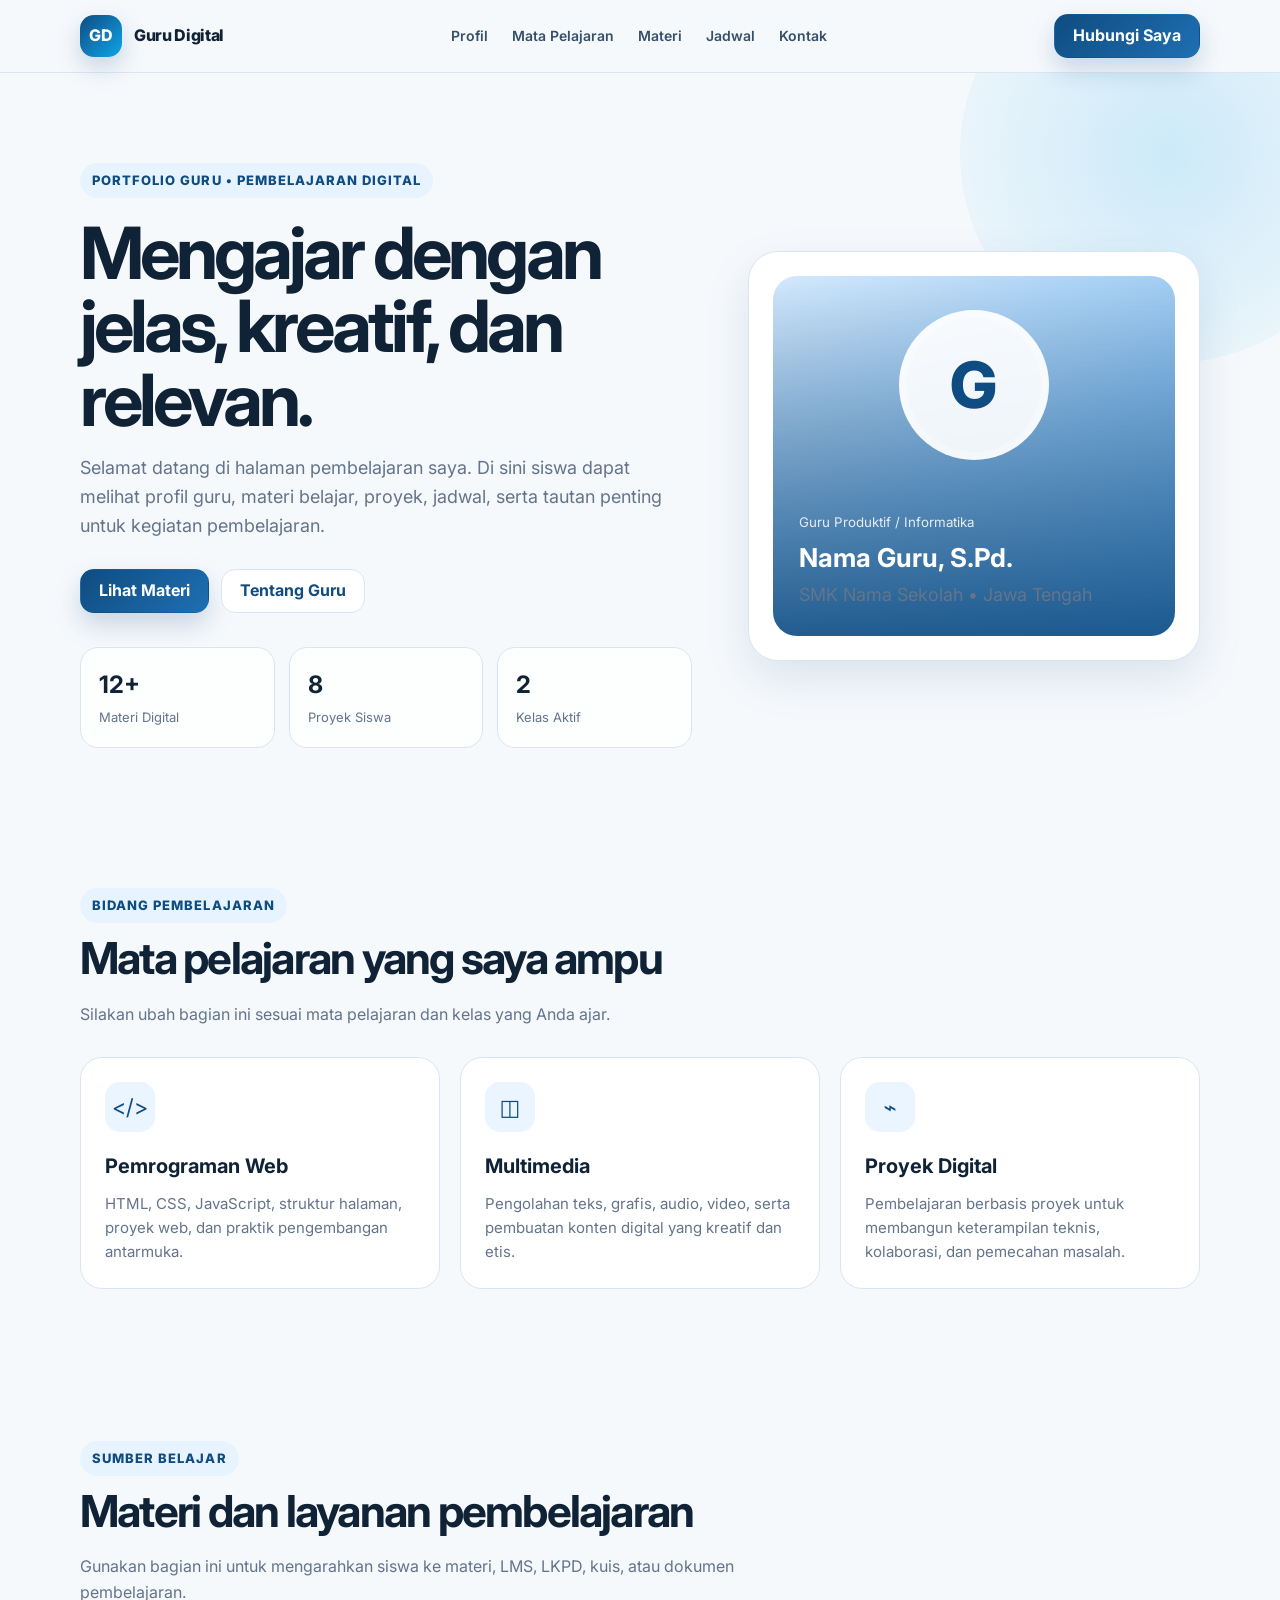
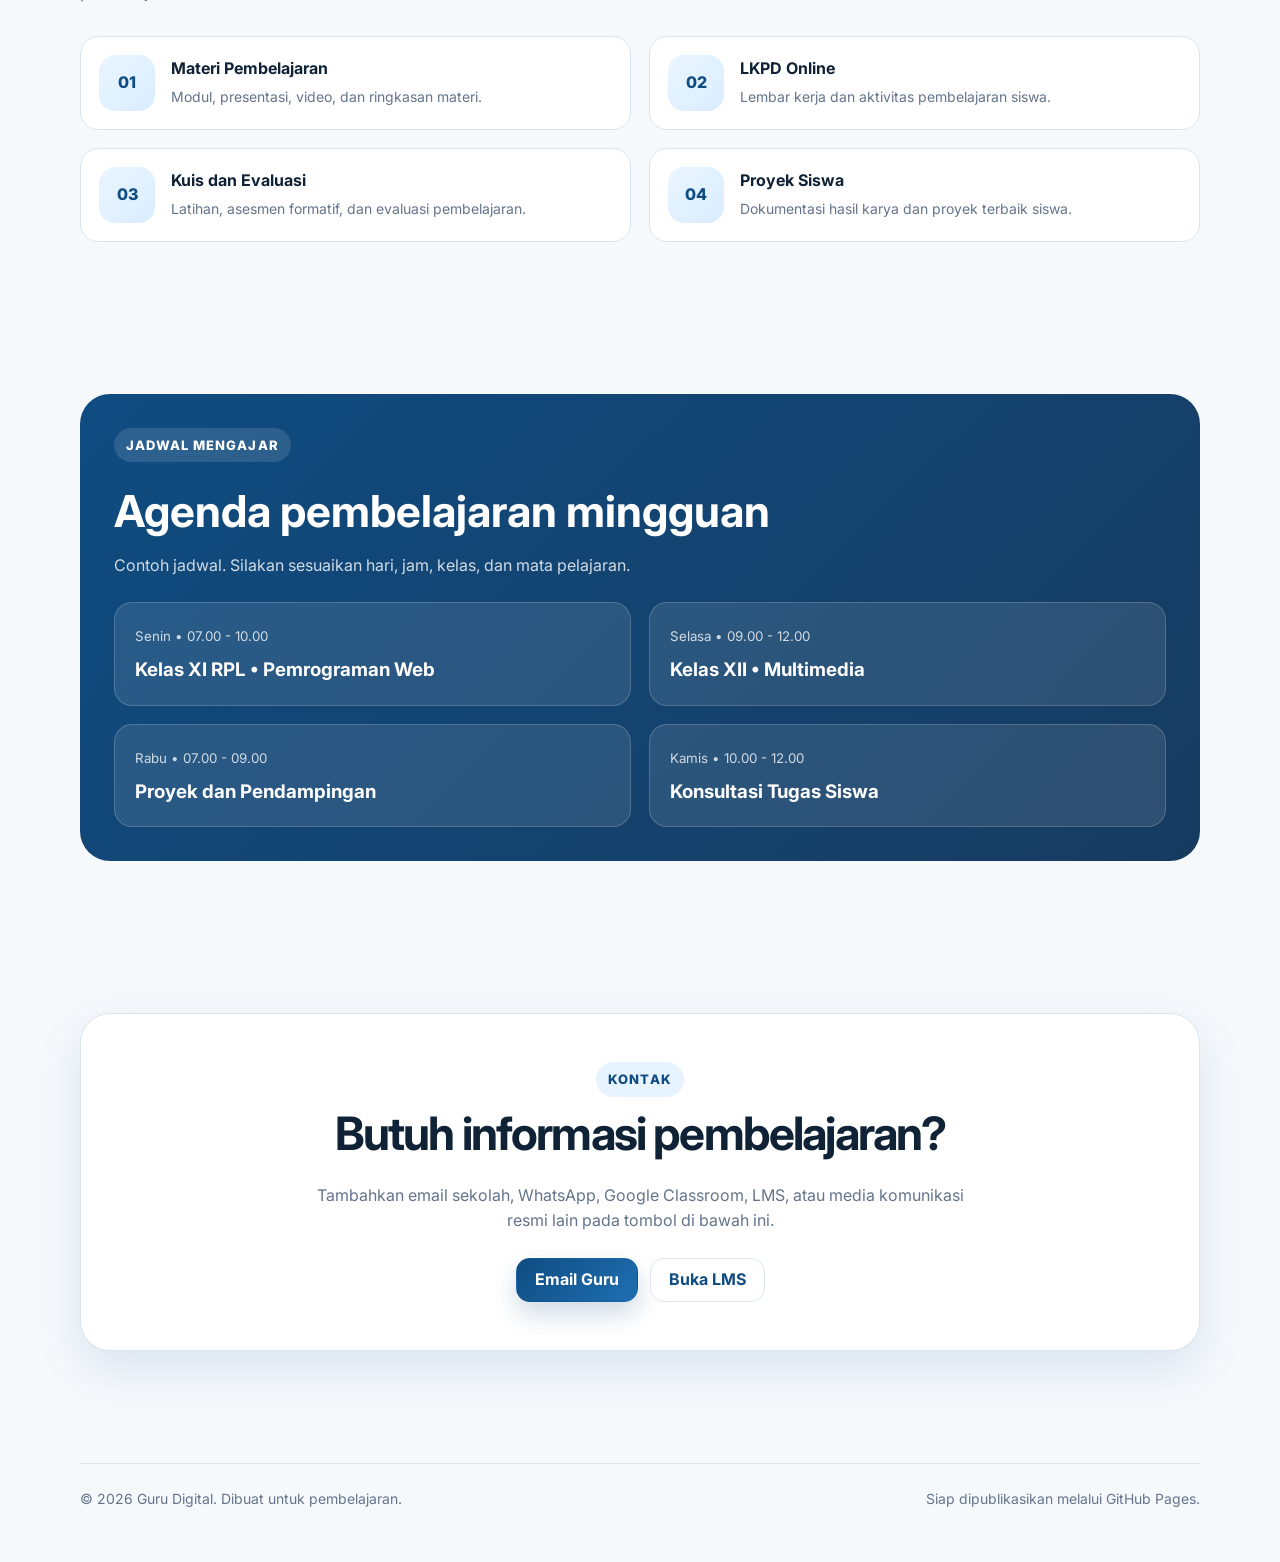
==== index.html @ 1b00ca9b "Add files via upload" ====
<!DOCTYPE html>
<html lang="id">
<head>
  <meta charset="UTF-8" />
  <meta name="viewport" content="width=device-width, initial-scale=1.0" />
  <meta name="description" content="Landing page guru untuk profil, mata pelajaran, materi, proyek siswa, dan kontak." />
  <meta name="theme-color" content="#0f4c81" />
  <title>Guru Digital | Landing Page</title>

  <link rel="preconnect" href="https://fonts.googleapis.com">
  <link rel="preconnect" href="https://fonts.gstatic.com" crossorigin>
  <link href="https://fonts.googleapis.com/css2?family=Inter:wght@400;500;600;700;800&display=swap" rel="stylesheet">

  <style>
    :root {
      --bg: #f6f9fc;
      --surface: #ffffff;
      --text: #102235;
      --muted: #64748b;
      --primary: #0f4c81;
      --primary-2: #1f6fb2;
      --accent: #0ea5e9;
      --line: #dbe5ef;
      --shadow: 0 18px 45px rgba(15, 76, 129, .12);
      --radius: 22px;
    }

    * { box-sizing: border-box; }
    html { scroll-behavior: smooth; }
    body {
      margin: 0;
      font-family: 'Inter', system-ui, sans-serif;
      background: var(--bg);
      color: var(--text);
      line-height: 1.6;
    }

    a { color: inherit; text-decoration: none; }
    img { max-width: 100%; display: block; }
    button, input, textarea { font: inherit; }

    .container {
      width: min(1120px, calc(100% - 32px));
      margin: 0 auto;
    }

    .topbar {
      position: sticky;
      top: 0;
      z-index: 100;
      backdrop-filter: blur(14px);
      background: rgba(246, 249, 252, .88);
      border-bottom: 1px solid rgba(219, 229, 239, .9);
    }

    .nav {
      min-height: 72px;
      display: flex;
      align-items: center;
      justify-content: space-between;
      gap: 20px;
    }

    .brand {
      display: flex;
      align-items: center;
      gap: 12px;
      font-weight: 800;
      letter-spacing: -.02em;
    }

    .brand-mark {
      width: 42px;
      height: 42px;
      border-radius: 14px;
      display: grid;
      place-items: center;
      color: white;
      background: linear-gradient(135deg, var(--primary), var(--accent));
      box-shadow: 0 10px 25px rgba(15, 76, 129, .22);
    }

    .nav-links {
      display: flex;
      align-items: center;
      gap: 24px;
      font-size: 14px;
      font-weight: 600;
      color: #35506a;
    }

    .nav-links a:hover { color: var(--primary); }

    .nav-actions { display: flex; gap: 10px; }

    .btn {
      display: inline-flex;
      align-items: center;
      justify-content: center;
      gap: 8px;
      min-height: 44px;
      padding: 0 18px;
      border-radius: 14px;
      border: 1px solid transparent;
      font-weight: 700;
      cursor: pointer;
      transition: .2s ease;
    }

    .btn-primary {
      background: linear-gradient(135deg, var(--primary), var(--primary-2));
      color: white;
      box-shadow: 0 12px 26px rgba(15, 76, 129, .2);
    }

    .btn-primary:hover { transform: translateY(-2px); }

    .btn-soft {
      background: white;
      border-color: var(--line);
      color: var(--primary);
    }

    .hero {
      padding: 90px 0 64px;
      overflow: hidden;
      position: relative;
    }

    .hero::before {
      content: '';
      position: absolute;
      width: 420px;
      height: 420px;
      border-radius: 50%;
      background: radial-gradient(circle, rgba(14,165,233,.18), rgba(14,165,233,0));
      top: -130px;
      right: -100px;
      pointer-events: none;
    }

    .hero-grid {
      display: grid;
      grid-template-columns: 1.15fr .85fr;
      align-items: center;
      gap: 56px;
    }

    .eyebrow {
      display: inline-flex;
      align-items: center;
      gap: 8px;
      padding: 7px 12px;
      border-radius: 999px;
      background: #e7f4ff;
      color: var(--primary);
      font-size: 13px;
      font-weight: 800;
      text-transform: uppercase;
      letter-spacing: .08em;
    }

    h1 {
      margin: 18px 0 18px;
      font-size: clamp(42px, 6vw, 72px);
      line-height: 1.02;
      letter-spacing: -.055em;
    }

    .hero p {
      margin: 0;
      max-width: 650px;
      font-size: 18px;
      color: var(--muted);
    }

    .hero-actions {
      margin-top: 28px;
      display: flex;
      flex-wrap: wrap;
      gap: 12px;
    }

    .mini-stats {
      margin-top: 34px;
      display: grid;
      grid-template-columns: repeat(3, 1fr);
      gap: 14px;
      max-width: 620px;
    }

    .stat {
      background: rgba(255,255,255,.8);
      border: 1px solid var(--line);
      border-radius: 18px;
      padding: 18px;
    }

    .stat strong { display: block; font-size: 24px; }
    .stat span { font-size: 13px; color: var(--muted); }

    .profile-card {
      background: var(--surface);
      border: 1px solid var(--line);
      border-radius: 30px;
      padding: 24px;
      box-shadow: var(--shadow);
      position: relative;
    }

    .profile-visual {
      min-height: 360px;
      border-radius: 24px;
      padding: 26px;
      display: flex;
      flex-direction: column;
      justify-content: flex-end;
      background:
        linear-gradient(180deg, rgba(15,76,129,.02), rgba(15,76,129,.88)),
        linear-gradient(135deg, #d8ecff, #7ab9ef);
      color: white;
      position: relative;
      overflow: hidden;
    }

    .avatar {
      position: absolute;
      inset: 34px auto auto 50%;
      transform: translateX(-50%);
      width: 150px;
      height: 150px;
      border-radius: 50%;
      display: grid;
      place-items: center;
      font-size: 64px;
      font-weight: 800;
      background: rgba(255,255,255,.9);
      color: var(--primary);
      border: 8px solid rgba(255,255,255,.3);
    }

    .profile-visual small { opacity: .85; }
    .profile-visual h3 { margin: 4px 0 2px; font-size: 26px; }

    section { padding: 76px 0; }

    .section-head {
      display: flex;
      justify-content: space-between;
      gap: 24px;
      align-items: end;
      margin-bottom: 30px;
    }

    .section-head h2 {
      margin: 0 0 8px;
      font-size: clamp(30px, 4vw, 44px);
      letter-spacing: -.04em;
    }

    .section-head p { margin: 0; color: var(--muted); max-width: 680px; }

    .grid-3 {
      display: grid;
      grid-template-columns: repeat(3, 1fr);
      gap: 20px;
    }

    .card {
      background: var(--surface);
      border: 1px solid var(--line);
      border-radius: var(--radius);
      padding: 24px;
      transition: .2s ease;
    }

    .card:hover {
      transform: translateY(-4px);
      box-shadow: 0 14px 34px rgba(15, 76, 129, .1);
    }

    .icon {
      width: 50px;
      height: 50px;
      border-radius: 15px;
      display: grid;
      place-items: center;
      background: #eaf5ff;
      color: var(--primary);
      margin-bottom: 18px;
      font-size: 22px;
    }

    .card h3 { margin: 0 0 10px; font-size: 20px; }
    .card p { margin: 0; color: var(--muted); font-size: 15px; }

    .resource-list {
      display: grid;
      grid-template-columns: repeat(2, 1fr);
      gap: 18px;
    }

    .resource {
      display: flex;
      gap: 16px;
      align-items: center;
      background: white;
      border: 1px solid var(--line);
      border-radius: 18px;
      padding: 18px;
    }

    .resource-badge {
      min-width: 56px;
      height: 56px;
      border-radius: 16px;
      display: grid;
      place-items: center;
      background: linear-gradient(135deg, #eaf5ff, #d9edff);
      color: var(--primary);
      font-weight: 800;
    }

    .resource strong { display: block; margin-bottom: 3px; }
    .resource span { color: var(--muted); font-size: 14px; }

    .schedule {
      background: linear-gradient(135deg, var(--primary), #173b60);
      color: white;
      border-radius: 30px;
      padding: 34px;
    }

    .schedule-grid {
      display: grid;
      grid-template-columns: 1fr 1fr;
      gap: 18px;
      margin-top: 24px;
    }

    .schedule-item {
      background: rgba(255,255,255,.1);
      border: 1px solid rgba(255,255,255,.18);
      border-radius: 18px;
      padding: 20px;
    }

    .schedule-item small { opacity: .78; }
    .schedule-item h3 { margin: 6px 0 0; }

    .cta {
      text-align: center;
      background: white;
      border: 1px solid var(--line);
      border-radius: 30px;
      padding: 48px 24px;
      box-shadow: var(--shadow);
    }

    .cta h2 { margin: 0 0 12px; font-size: clamp(30px, 4vw, 46px); letter-spacing: -.04em; }
    .cta p { margin: 0 auto 24px; max-width: 680px; color: var(--muted); }

    footer {
      padding: 36px 0 52px;
      color: var(--muted);
      font-size: 14px;
    }

    .footer-inner {
      display: flex;
      justify-content: space-between;
      align-items: center;
      gap: 20px;
      border-top: 1px solid var(--line);
      padding-top: 24px;
    }

    .menu-btn { display: none; }

    @media (max-width: 900px) {
      .hero-grid, .grid-3, .schedule-grid { grid-template-columns: 1fr; }
      .hero { padding-top: 60px; }
      .profile-card { max-width: 560px; }
      .nav-links {
        position: absolute;
        left: 16px;
        right: 16px;
        top: 76px;
        display: none;
        flex-direction: column;
        align-items: stretch;
        gap: 0;
        background: white;
        border: 1px solid var(--line);
        border-radius: 18px;
        box-shadow: var(--shadow);
        padding: 10px;
      }
      .nav-links.open { display: flex; }
      .nav-links a { padding: 12px; }
      .menu-btn { display: inline-flex; }
      .nav-actions .btn-primary { display: none; }
    }

    @media (max-width: 640px) {
      .mini-stats, .resource-list { grid-template-columns: 1fr; }
      .section-head, .footer-inner { flex-direction: column; align-items: flex-start; }
      .hero-actions { flex-direction: column; }
      .hero-actions .btn { width: 100%; }
      h1 { font-size: 44px; }
    }
  </style>
</head>
<body>
  <header class="topbar">
    <div class="container nav">
      <a class="brand" href="#beranda">
        <span class="brand-mark">GD</span>
        <span>Guru Digital</span>
      </a>

      <nav class="nav-links" id="navLinks">
        <a href="#profil">Profil</a>
        <a href="#mapel">Mata Pelajaran</a>
        <a href="#materi">Materi</a>
        <a href="#jadwal">Jadwal</a>
        <a href="#kontak">Kontak</a>
      </nav>

      <div class="nav-actions">
        <button class="btn btn-soft menu-btn" id="menuBtn" aria-label="Buka menu">☰</button>
        <a class="btn btn-primary" href="#kontak">Hubungi Saya</a>
      </div>
    </div>
  </header>

  <main>
    <section class="hero" id="beranda">
      <div class="container hero-grid">
        <div>
          <span class="eyebrow">Portfolio Guru • Pembelajaran Digital</span>
          <h1>Mengajar dengan jelas, kreatif, dan relevan.</h1>
          <p>
            Selamat datang di halaman pembelajaran saya. Di sini siswa dapat melihat profil guru,
            materi belajar, proyek, jadwal, serta tautan penting untuk kegiatan pembelajaran.
          </p>

          <div class="hero-actions">
            <a class="btn btn-primary" href="#materi">Lihat Materi</a>
            <a class="btn btn-soft" href="#profil">Tentang Guru</a>
          </div>

          <div class="mini-stats">
            <div class="stat"><strong>12+</strong><span>Materi Digital</span></div>
            <div class="stat"><strong>8</strong><span>Proyek Siswa</span></div>
            <div class="stat"><strong>2</strong><span>Kelas Aktif</span></div>
          </div>
        </div>

        <div class="profile-card" id="profil">
          <div class="profile-visual">
            <div class="avatar">G</div>
            <small>Guru Produktif / Informatika</small>
            <h3>Nama Guru, S.Pd.</h3>
            <p>SMK Nama Sekolah • Jawa Tengah</p>
          </div>
        </div>
      </div>
    </section>

    <section id="mapel">
      <div class="container">
        <div class="section-head">
          <div>
            <span class="eyebrow">Bidang Pembelajaran</span>
            <h2>Mata pelajaran yang saya ampu</h2>
            <p>Silakan ubah bagian ini sesuai mata pelajaran dan kelas yang Anda ajar.</p>
          </div>
        </div>

        <div class="grid-3">
          <article class="card">
            <div class="icon">&lt;/&gt;</div>
            <h3>Pemrograman Web</h3>
            <p>HTML, CSS, JavaScript, struktur halaman, proyek web, dan praktik pengembangan antarmuka.</p>
          </article>
          <article class="card">
            <div class="icon">◫</div>
            <h3>Multimedia</h3>
            <p>Pengolahan teks, grafis, audio, video, serta pembuatan konten digital yang kreatif dan etis.</p>
          </article>
          <article class="card">
            <div class="icon">⌁</div>
            <h3>Proyek Digital</h3>
            <p>Pembelajaran berbasis proyek untuk membangun keterampilan teknis, kolaborasi, dan pemecahan masalah.</p>
          </article>
        </div>
      </div>
    </section>

    <section id="materi">
      <div class="container">
        <div class="section-head">
          <div>
            <span class="eyebrow">Sumber Belajar</span>
            <h2>Materi dan layanan pembelajaran</h2>
            <p>Gunakan bagian ini untuk mengarahkan siswa ke materi, LMS, LKPD, kuis, atau dokumen pembelajaran.</p>
          </div>
        </div>

        <div class="resource-list">
          <a class="resource" href="#" target="_blank" rel="noopener">
            <div class="resource-badge">01</div>
            <div><strong>Materi Pembelajaran</strong><span>Modul, presentasi, video, dan ringkasan materi.</span></div>
          </a>
          <a class="resource" href="#" target="_blank" rel="noopener">
            <div class="resource-badge">02</div>
            <div><strong>LKPD Online</strong><span>Lembar kerja dan aktivitas pembelajaran siswa.</span></div>
          </a>
          <a class="resource" href="#" target="_blank" rel="noopener">
            <div class="resource-badge">03</div>
            <div><strong>Kuis dan Evaluasi</strong><span>Latihan, asesmen formatif, dan evaluasi pembelajaran.</span></div>
          </a>
          <a class="resource" href="#" target="_blank" rel="noopener">
            <div class="resource-badge">04</div>
            <div><strong>Proyek Siswa</strong><span>Dokumentasi hasil karya dan proyek terbaik siswa.</span></div>
          </a>
        </div>
      </div>
    </section>

    <section id="jadwal">
      <div class="container">
        <div class="schedule">
          <span class="eyebrow" style="background:rgba(255,255,255,.12); color:white;">Jadwal Mengajar</span>
          <h2 style="font-size:clamp(30px,4vw,44px); margin:14px 0 6px;">Agenda pembelajaran mingguan</h2>
          <p style="margin:0; opacity:.8;">Contoh jadwal. Silakan sesuaikan hari, jam, kelas, dan mata pelajaran.</p>

          <div class="schedule-grid">
            <div class="schedule-item">
              <small>Senin • 07.00 - 10.00</small>
              <h3>Kelas XI RPL • Pemrograman Web</h3>
            </div>
            <div class="schedule-item">
              <small>Selasa • 09.00 - 12.00</small>
              <h3>Kelas XII • Multimedia</h3>
            </div>
            <div class="schedule-item">
              <small>Rabu • 07.00 - 09.00</small>
              <h3>Proyek dan Pendampingan</h3>
            </div>
            <div class="schedule-item">
              <small>Kamis • 10.00 - 12.00</small>
              <h3>Konsultasi Tugas Siswa</h3>
            </div>
          </div>
        </div>
      </div>
    </section>

    <section id="kontak">
      <div class="container">
        <div class="cta">
          <span class="eyebrow">Kontak</span>
          <h2>Butuh informasi pembelajaran?</h2>
          <p>Tambahkan email sekolah, WhatsApp, Google Classroom, LMS, atau media komunikasi resmi lain pada tombol di bawah ini.</p>
          <div class="hero-actions" style="justify-content:center; margin-top:0;">
            <a class="btn btn-primary" href="mailto:guru@sekolah.sch.id">Email Guru</a>
            <a class="btn btn-soft" href="#">Buka LMS</a>
          </div>
        </div>
      </div>
    </section>
  </main>

  <footer>
    <div class="container footer-inner">
      <span>© <span id="year"></span> Guru Digital. Dibuat untuk pembelajaran.</span>
      <span>Siap dipublikasikan melalui GitHub Pages.</span>
    </div>
  </footer>

  <script>
    const menuBtn = document.getElementById('menuBtn');
    const navLinks = document.getElementById('navLinks');
    menuBtn?.addEventListener('click', () => navLinks.classList.toggle('open'));
    document.querySelectorAll('.nav-links a').forEach(link => {
      link.addEventListener('click', () => navLinks.classList.remove('open'));
    });
    document.getElementById('year').textContent = new Date().getFullYear();
  </script>
</body>
</html>
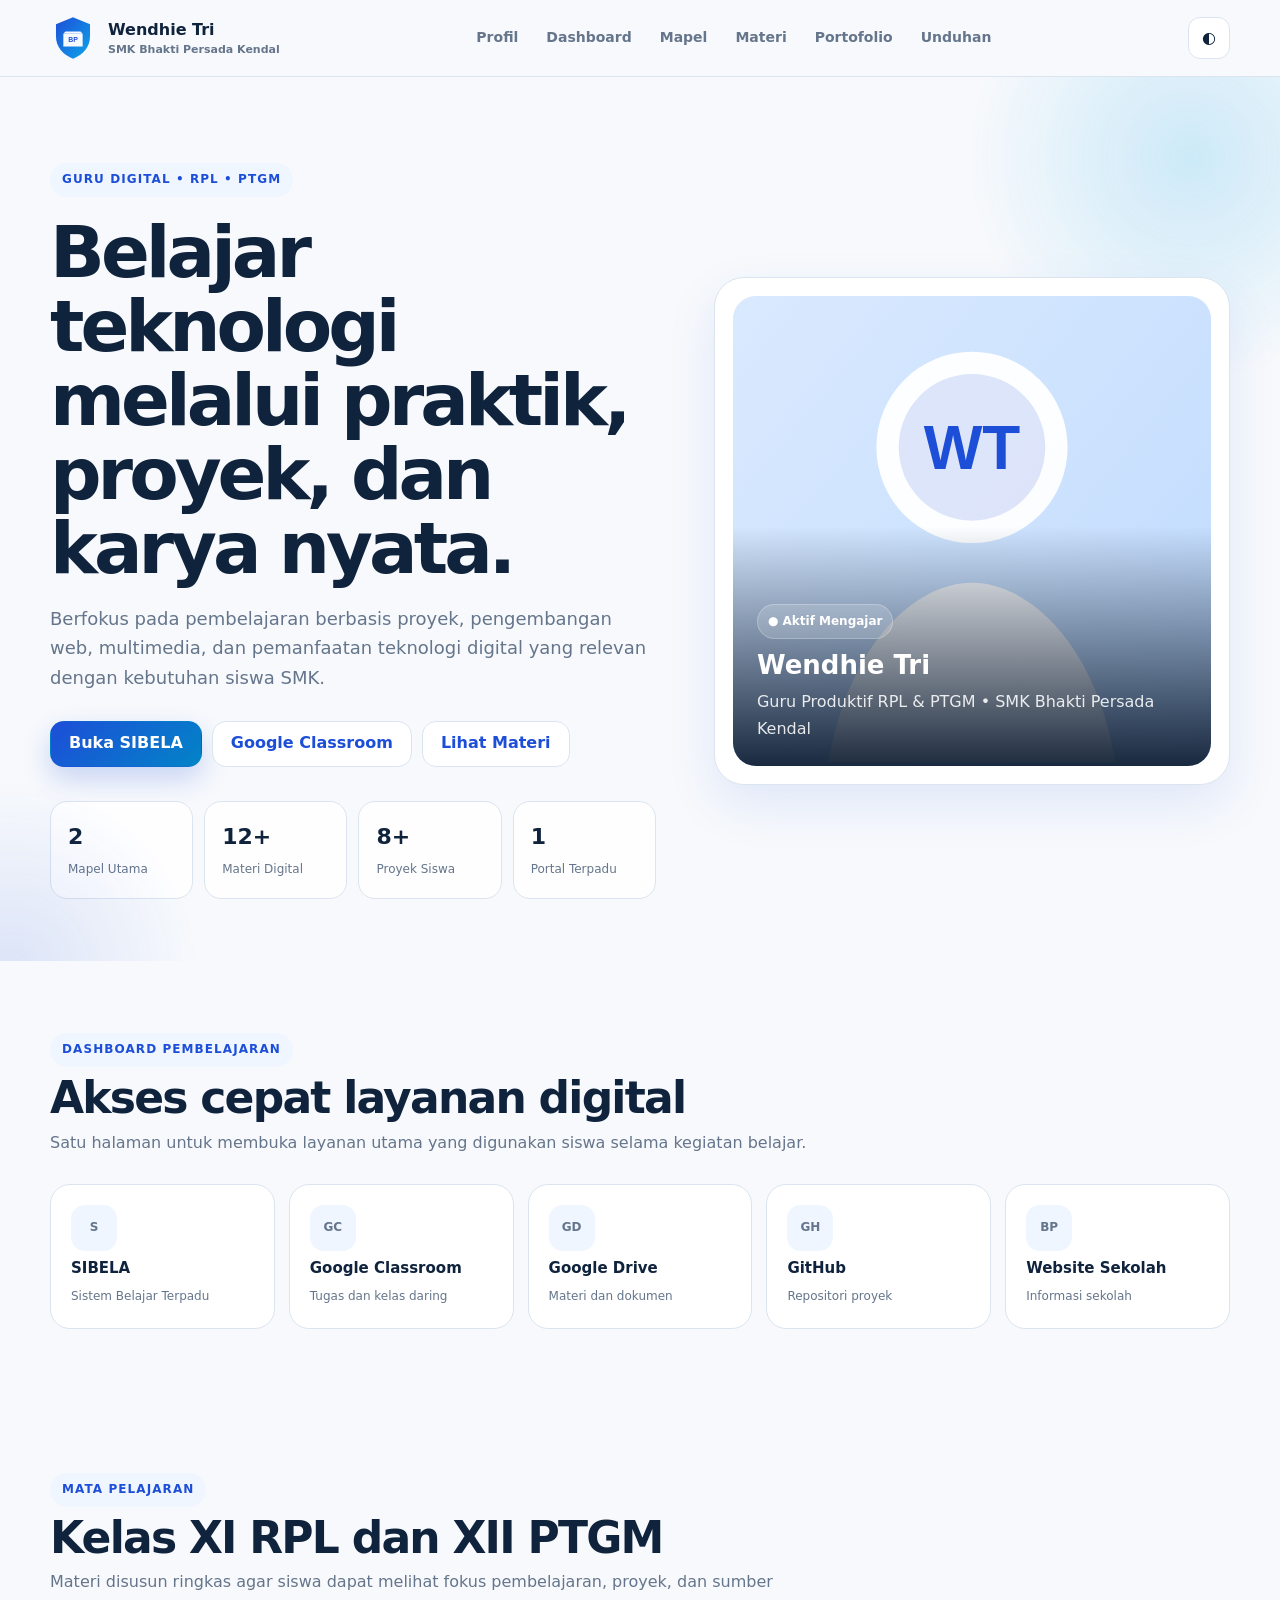
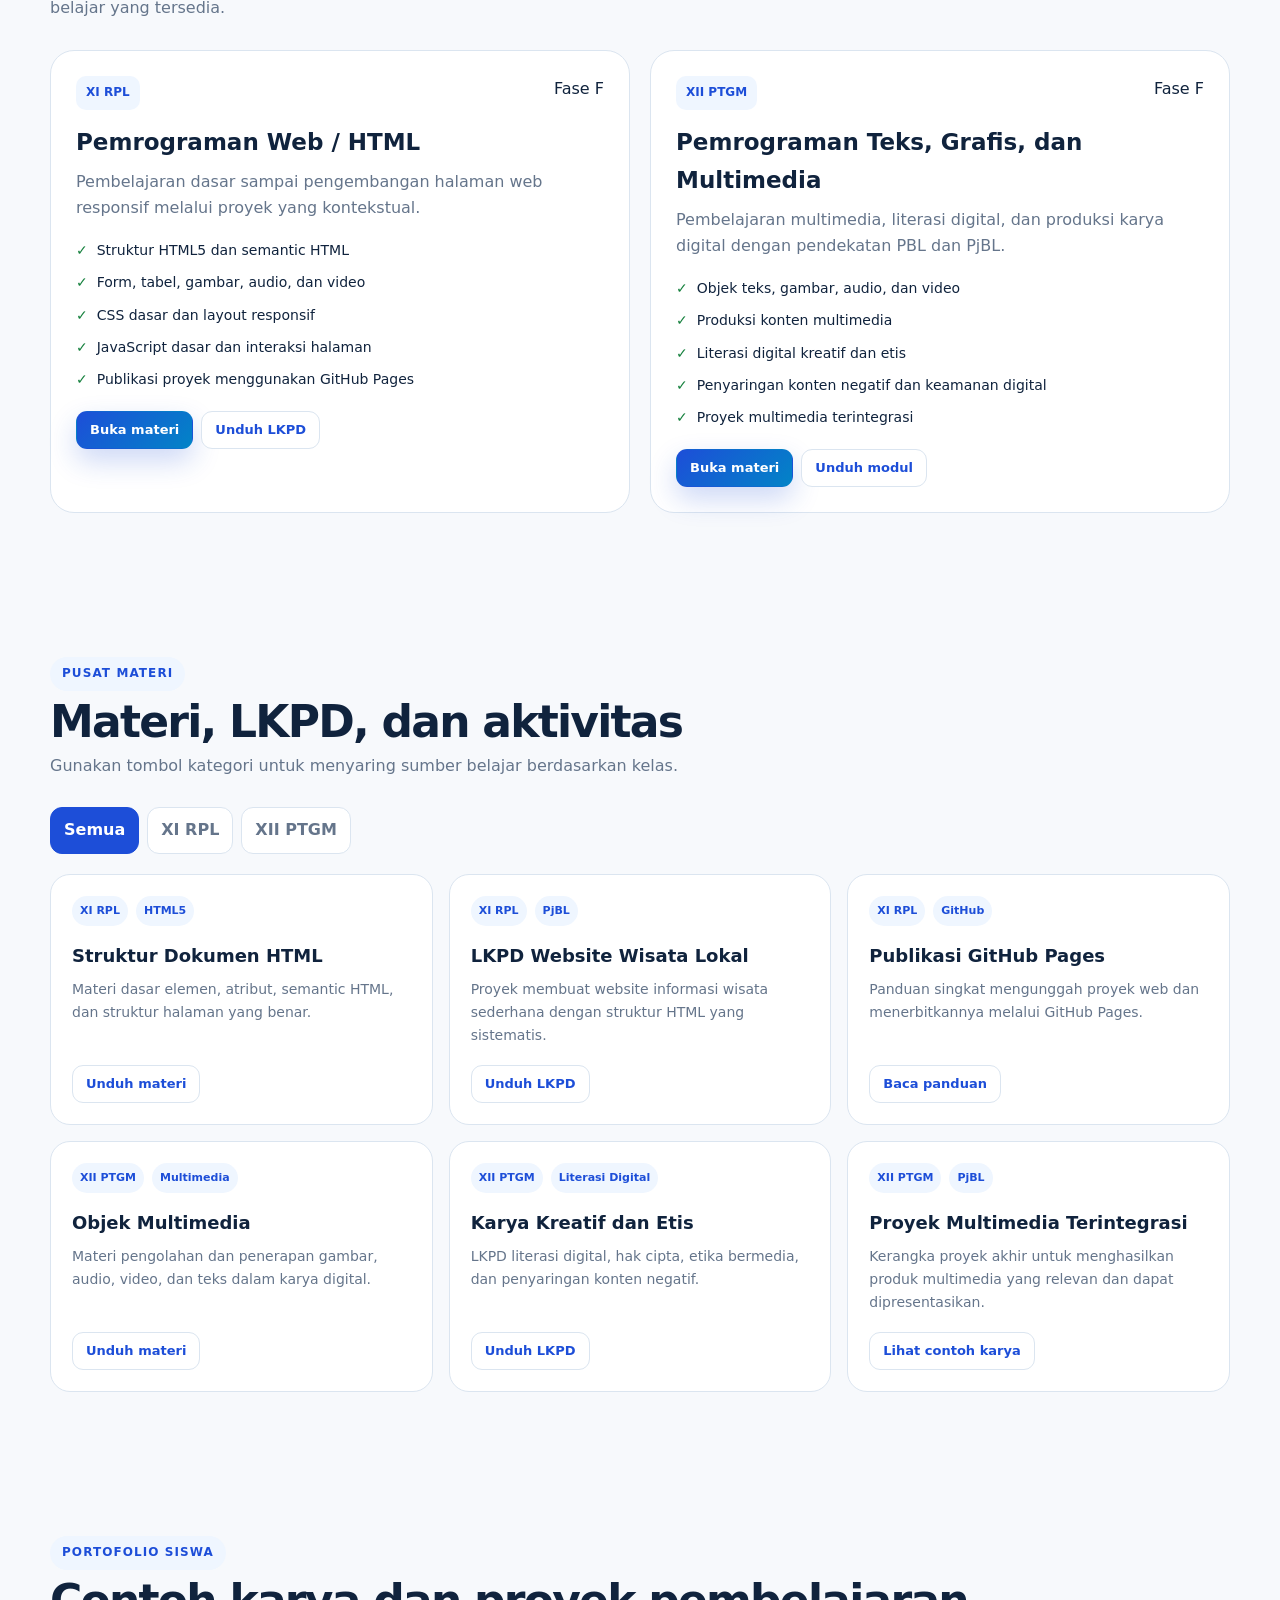
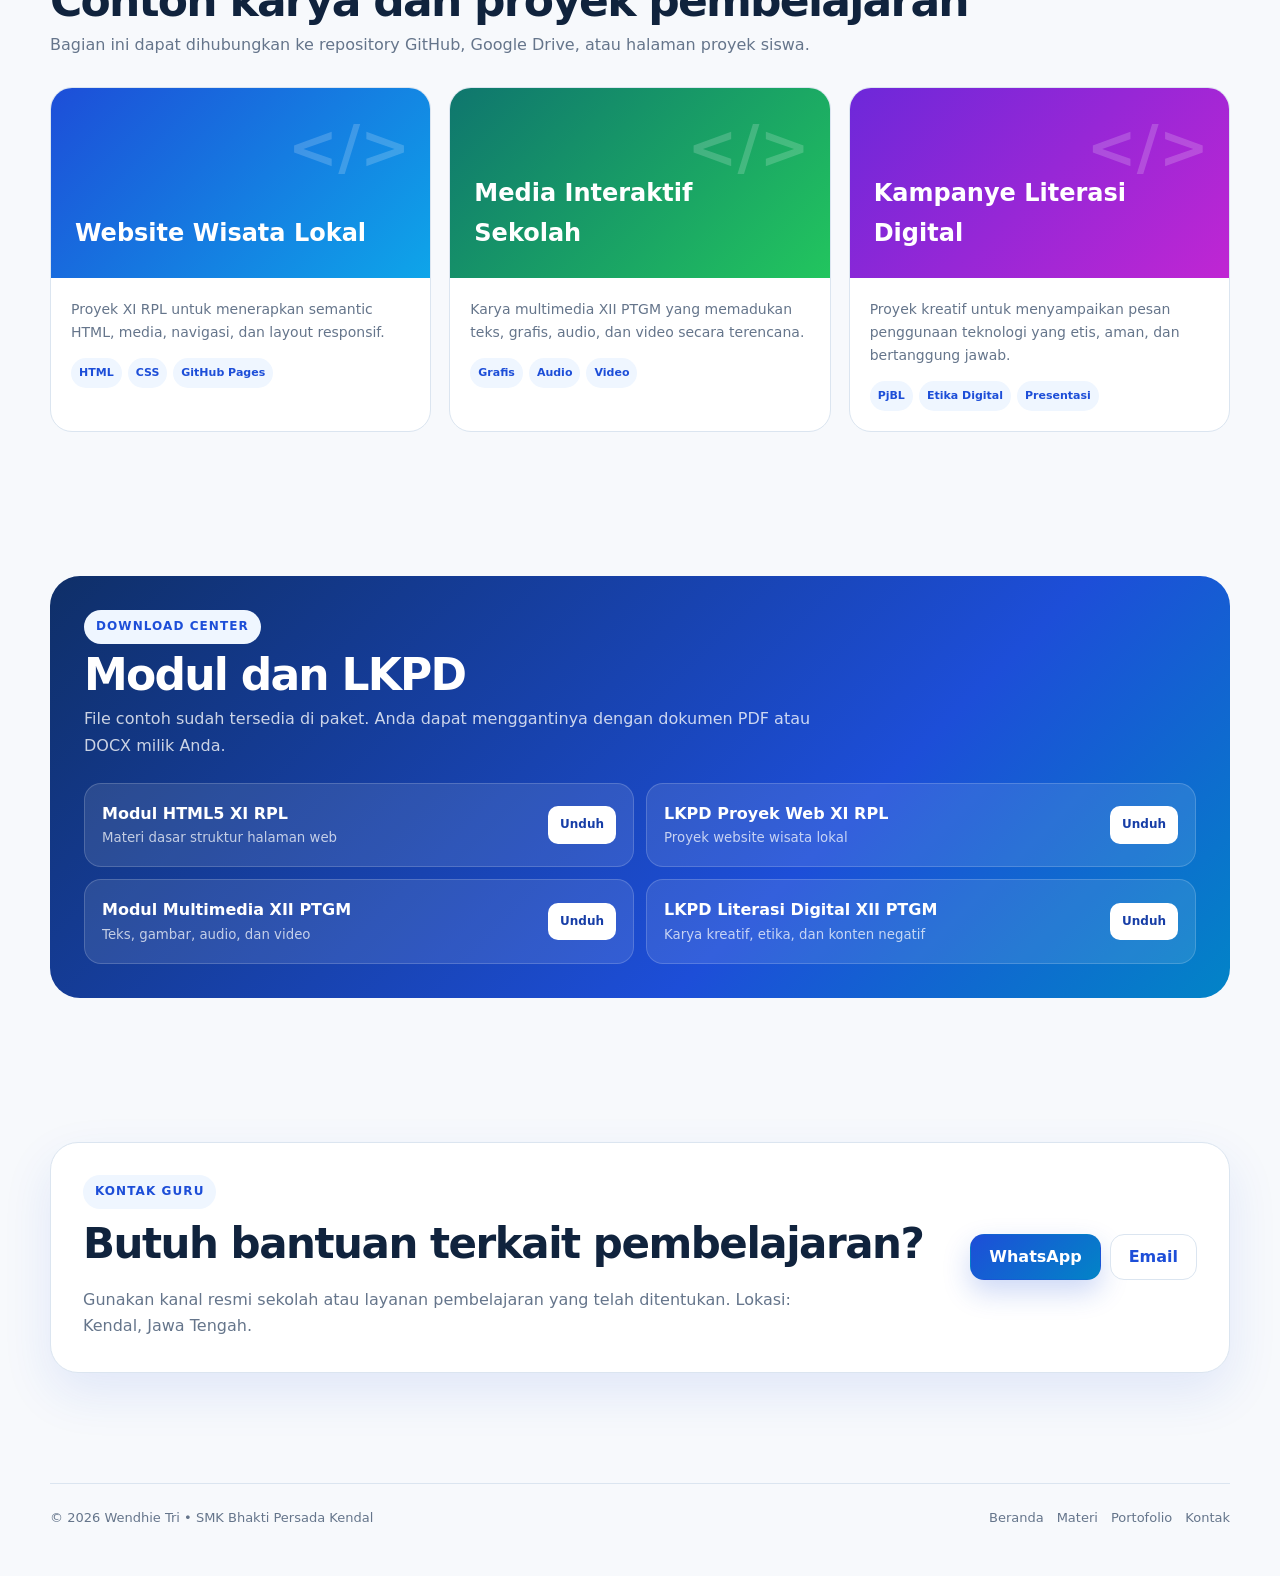
==== commit 16600c54: "Add files via upload" ====
--- a/index.html
+++ b/index.html
@@ -1,593 +1,206 @@
-<!DOCTYPE html>
+<!doctype html>
 <html lang="id">
 <head>
-  <meta charset="UTF-8" />
-  <meta name="viewport" content="width=device-width, initial-scale=1.0" />
-  <meta name="description" content="Landing page guru untuk profil, mata pelajaran, materi, proyek siswa, dan kontak." />
-  <meta name="theme-color" content="#0f4c81" />
-  <title>Guru Digital | Landing Page</title>
-
-  <link rel="preconnect" href="https://fonts.googleapis.com">
-  <link rel="preconnect" href="https://fonts.gstatic.com" crossorigin>
-  <link href="https://fonts.googleapis.com/css2?family=Inter:wght@400;500;600;700;800&display=swap" rel="stylesheet">
-
-  <style>
-    :root {
-      --bg: #f6f9fc;
-      --surface: #ffffff;
-      --text: #102235;
-      --muted: #64748b;
-      --primary: #0f4c81;
-      --primary-2: #1f6fb2;
-      --accent: #0ea5e9;
-      --line: #dbe5ef;
-      --shadow: 0 18px 45px rgba(15, 76, 129, .12);
-      --radius: 22px;
-    }
-
-    * { box-sizing: border-box; }
-    html { scroll-behavior: smooth; }
-    body {
-      margin: 0;
-      font-family: 'Inter', system-ui, sans-serif;
-      background: var(--bg);
-      color: var(--text);
-      line-height: 1.6;
-    }
-
-    a { color: inherit; text-decoration: none; }
-    img { max-width: 100%; display: block; }
-    button, input, textarea { font: inherit; }
-
-    .container {
-      width: min(1120px, calc(100% - 32px));
-      margin: 0 auto;
-    }
-
-    .topbar {
-      position: sticky;
-      top: 0;
-      z-index: 100;
-      backdrop-filter: blur(14px);
-      background: rgba(246, 249, 252, .88);
-      border-bottom: 1px solid rgba(219, 229, 239, .9);
-    }
-
-    .nav {
-      min-height: 72px;
-      display: flex;
-      align-items: center;
-      justify-content: space-between;
-      gap: 20px;
-    }
-
-    .brand {
-      display: flex;
-      align-items: center;
-      gap: 12px;
-      font-weight: 800;
-      letter-spacing: -.02em;
-    }
-
-    .brand-mark {
-      width: 42px;
-      height: 42px;
-      border-radius: 14px;
-      display: grid;
-      place-items: center;
-      color: white;
-      background: linear-gradient(135deg, var(--primary), var(--accent));
-      box-shadow: 0 10px 25px rgba(15, 76, 129, .22);
-    }
-
-    .nav-links {
-      display: flex;
-      align-items: center;
-      gap: 24px;
-      font-size: 14px;
-      font-weight: 600;
-      color: #35506a;
-    }
-
-    .nav-links a:hover { color: var(--primary); }
-
-    .nav-actions { display: flex; gap: 10px; }
-
-    .btn {
-      display: inline-flex;
-      align-items: center;
-      justify-content: center;
-      gap: 8px;
-      min-height: 44px;
-      padding: 0 18px;
-      border-radius: 14px;
-      border: 1px solid transparent;
-      font-weight: 700;
-      cursor: pointer;
-      transition: .2s ease;
-    }
-
-    .btn-primary {
-      background: linear-gradient(135deg, var(--primary), var(--primary-2));
-      color: white;
-      box-shadow: 0 12px 26px rgba(15, 76, 129, .2);
-    }
-
-    .btn-primary:hover { transform: translateY(-2px); }
-
-    .btn-soft {
-      background: white;
-      border-color: var(--line);
-      color: var(--primary);
-    }
-
-    .hero {
-      padding: 90px 0 64px;
-      overflow: hidden;
-      position: relative;
-    }
-
-    .hero::before {
-      content: '';
-      position: absolute;
-      width: 420px;
-      height: 420px;
-      border-radius: 50%;
-      background: radial-gradient(circle, rgba(14,165,233,.18), rgba(14,165,233,0));
-      top: -130px;
-      right: -100px;
-      pointer-events: none;
-    }
-
-    .hero-grid {
-      display: grid;
-      grid-template-columns: 1.15fr .85fr;
-      align-items: center;
-      gap: 56px;
-    }
-
-    .eyebrow {
-      display: inline-flex;
-      align-items: center;
-      gap: 8px;
-      padding: 7px 12px;
-      border-radius: 999px;
-      background: #e7f4ff;
-      color: var(--primary);
-      font-size: 13px;
-      font-weight: 800;
-      text-transform: uppercase;
-      letter-spacing: .08em;
-    }
-
-    h1 {
-      margin: 18px 0 18px;
-      font-size: clamp(42px, 6vw, 72px);
-      line-height: 1.02;
-      letter-spacing: -.055em;
-    }
-
-    .hero p {
-      margin: 0;
-      max-width: 650px;
-      font-size: 18px;
-      color: var(--muted);
-    }
-
-    .hero-actions {
-      margin-top: 28px;
-      display: flex;
-      flex-wrap: wrap;
-      gap: 12px;
-    }
-
-    .mini-stats {
-      margin-top: 34px;
-      display: grid;
-      grid-template-columns: repeat(3, 1fr);
-      gap: 14px;
-      max-width: 620px;
-    }
-
-    .stat {
-      background: rgba(255,255,255,.8);
-      border: 1px solid var(--line);
-      border-radius: 18px;
-      padding: 18px;
-    }
-
-    .stat strong { display: block; font-size: 24px; }
-    .stat span { font-size: 13px; color: var(--muted); }
-
-    .profile-card {
-      background: var(--surface);
-      border: 1px solid var(--line);
-      border-radius: 30px;
-      padding: 24px;
-      box-shadow: var(--shadow);
-      position: relative;
-    }
-
-    .profile-visual {
-      min-height: 360px;
-      border-radius: 24px;
-      padding: 26px;
-      display: flex;
-      flex-direction: column;
-      justify-content: flex-end;
-      background:
-        linear-gradient(180deg, rgba(15,76,129,.02), rgba(15,76,129,.88)),
-        linear-gradient(135deg, #d8ecff, #7ab9ef);
-      color: white;
-      position: relative;
-      overflow: hidden;
-    }
-
-    .avatar {
-      position: absolute;
-      inset: 34px auto auto 50%;
-      transform: translateX(-50%);
-      width: 150px;
-      height: 150px;
-      border-radius: 50%;
-      display: grid;
-      place-items: center;
-      font-size: 64px;
-      font-weight: 800;
-      background: rgba(255,255,255,.9);
-      color: var(--primary);
-      border: 8px solid rgba(255,255,255,.3);
-    }
-
-    .profile-visual small { opacity: .85; }
-    .profile-visual h3 { margin: 4px 0 2px; font-size: 26px; }
-
-    section { padding: 76px 0; }
-
-    .section-head {
-      display: flex;
-      justify-content: space-between;
-      gap: 24px;
-      align-items: end;
-      margin-bottom: 30px;
-    }
-
-    .section-head h2 {
-      margin: 0 0 8px;
-      font-size: clamp(30px, 4vw, 44px);
-      letter-spacing: -.04em;
-    }
-
-    .section-head p { margin: 0; color: var(--muted); max-width: 680px; }
-
-    .grid-3 {
-      display: grid;
-      grid-template-columns: repeat(3, 1fr);
-      gap: 20px;
-    }
-
-    .card {
-      background: var(--surface);
-      border: 1px solid var(--line);
-      border-radius: var(--radius);
-      padding: 24px;
-      transition: .2s ease;
-    }
-
-    .card:hover {
-      transform: translateY(-4px);
-      box-shadow: 0 14px 34px rgba(15, 76, 129, .1);
-    }
-
-    .icon {
-      width: 50px;
-      height: 50px;
-      border-radius: 15px;
-      display: grid;
-      place-items: center;
-      background: #eaf5ff;
-      color: var(--primary);
-      margin-bottom: 18px;
-      font-size: 22px;
-    }
-
-    .card h3 { margin: 0 0 10px; font-size: 20px; }
-    .card p { margin: 0; color: var(--muted); font-size: 15px; }
-
-    .resource-list {
-      display: grid;
-      grid-template-columns: repeat(2, 1fr);
-      gap: 18px;
-    }
-
-    .resource {
-      display: flex;
-      gap: 16px;
-      align-items: center;
-      background: white;
-      border: 1px solid var(--line);
-      border-radius: 18px;
-      padding: 18px;
-    }
-
-    .resource-badge {
-      min-width: 56px;
-      height: 56px;
-      border-radius: 16px;
-      display: grid;
-      place-items: center;
-      background: linear-gradient(135deg, #eaf5ff, #d9edff);
-      color: var(--primary);
-      font-weight: 800;
-    }
-
-    .resource strong { display: block; margin-bottom: 3px; }
-    .resource span { color: var(--muted); font-size: 14px; }
-
-    .schedule {
-      background: linear-gradient(135deg, var(--primary), #173b60);
-      color: white;
-      border-radius: 30px;
-      padding: 34px;
-    }
-
-    .schedule-grid {
-      display: grid;
-      grid-template-columns: 1fr 1fr;
-      gap: 18px;
-      margin-top: 24px;
-    }
-
-    .schedule-item {
-      background: rgba(255,255,255,.1);
-      border: 1px solid rgba(255,255,255,.18);
-      border-radius: 18px;
-      padding: 20px;
-    }
-
-    .schedule-item small { opacity: .78; }
-    .schedule-item h3 { margin: 6px 0 0; }
-
-    .cta {
-      text-align: center;
-      background: white;
-      border: 1px solid var(--line);
-      border-radius: 30px;
-      padding: 48px 24px;
-      box-shadow: var(--shadow);
-    }
-
-    .cta h2 { margin: 0 0 12px; font-size: clamp(30px, 4vw, 46px); letter-spacing: -.04em; }
-    .cta p { margin: 0 auto 24px; max-width: 680px; color: var(--muted); }
-
-    footer {
-      padding: 36px 0 52px;
-      color: var(--muted);
-      font-size: 14px;
-    }
-
-    .footer-inner {
-      display: flex;
-      justify-content: space-between;
-      align-items: center;
-      gap: 20px;
-      border-top: 1px solid var(--line);
-      padding-top: 24px;
-    }
-
-    .menu-btn { display: none; }
-
-    @media (max-width: 900px) {
-      .hero-grid, .grid-3, .schedule-grid { grid-template-columns: 1fr; }
-      .hero { padding-top: 60px; }
-      .profile-card { max-width: 560px; }
-      .nav-links {
-        position: absolute;
-        left: 16px;
-        right: 16px;
-        top: 76px;
-        display: none;
-        flex-direction: column;
-        align-items: stretch;
-        gap: 0;
-        background: white;
-        border: 1px solid var(--line);
-        border-radius: 18px;
-        box-shadow: var(--shadow);
-        padding: 10px;
-      }
-      .nav-links.open { display: flex; }
-      .nav-links a { padding: 12px; }
-      .menu-btn { display: inline-flex; }
-      .nav-actions .btn-primary { display: none; }
-    }
-
-    @media (max-width: 640px) {
-      .mini-stats, .resource-list { grid-template-columns: 1fr; }
-      .section-head, .footer-inner { flex-direction: column; align-items: flex-start; }
-      .hero-actions { flex-direction: column; }
-      .hero-actions .btn { width: 100%; }
-      h1 { font-size: 44px; }
-    }
-  </style>
+  <meta charset="utf-8">
+  <meta name="viewport" content="width=device-width,initial-scale=1">
+  <meta name="description" content="Website personal guru SMK untuk profil, SIBELA, Google Classroom, materi XI RPL dan XII PTGM, portofolio siswa, serta unduhan modul dan LKPD.">
+  <meta name="theme-color" content="#1d4ed8">
+  <title>Website Personal Guru | SMK Bhakti Persada Kendal</title>
+  <link rel="stylesheet" href="styles.css">
 </head>
 <body>
-  <header class="topbar">
-    <div class="container nav">
-      <a class="brand" href="#beranda">
-        <span class="brand-mark">GD</span>
-        <span>Guru Digital</span>
-      </a>
-
-      <nav class="nav-links" id="navLinks">
-        <a href="#profil">Profil</a>
-        <a href="#mapel">Mata Pelajaran</a>
-        <a href="#materi">Materi</a>
-        <a href="#jadwal">Jadwal</a>
-        <a href="#kontak">Kontak</a>
-      </nav>
-
-      <div class="nav-actions">
-        <button class="btn btn-soft menu-btn" id="menuBtn" aria-label="Buka menu">☰</button>
-        <a class="btn btn-primary" href="#kontak">Hubungi Saya</a>
-      </div>
-    </div>
-  </header>
-
-  <main>
-    <section class="hero" id="beranda">
-      <div class="container hero-grid">
-        <div>
-          <span class="eyebrow">Portfolio Guru • Pembelajaran Digital</span>
-          <h1>Mengajar dengan jelas, kreatif, dan relevan.</h1>
-          <p>
-            Selamat datang di halaman pembelajaran saya. Di sini siswa dapat melihat profil guru,
-            materi belajar, proyek, jadwal, serta tautan penting untuk kegiatan pembelajaran.
-          </p>
-
-          <div class="hero-actions">
-            <a class="btn btn-primary" href="#materi">Lihat Materi</a>
-            <a class="btn btn-soft" href="#profil">Tentang Guru</a>
+<a class="skip-link" href="#konten">Lewati ke konten</a>
+
+<header class="topbar">
+  <div class="container nav">
+    <a class="brand" href="#beranda" aria-label="Kembali ke beranda">
+      <img data-logo src="assets/logo-sekolah.svg" alt="Logo sekolah">
+      <span class="brand-copy">
+        <span data-name>Wendhie Tri</span>
+        <small data-school>SMK Bhakti Persada Kendal</small>
+      </span>
+    </a>
+
+    <nav class="nav-links" id="navLinks" aria-label="Navigasi utama">
+      <a href="#profil">Profil</a>
+      <a href="#dashboard">Dashboard</a>
+      <a href="#mapel">Mapel</a>
+      <a href="#materi">Materi</a>
+      <a href="#portofolio">Portofolio</a>
+      <a href="#unduhan">Unduhan</a>
+    </nav>
+
+    <div class="nav-actions">
+      <button class="icon-btn" id="themeBtn" aria-label="Ganti tema" title="Ganti tema">◐</button>
+      <button class="icon-btn menu-btn" id="menuBtn" aria-label="Buka menu" aria-expanded="false">☰</button>
+    </div>
+  </div>
+</header>
+
+<main id="konten">
+  <section class="hero" id="beranda">
+    <div class="container hero-grid">
+      <div>
+        <span class="eyebrow">Guru Digital • RPL • PTGM</span>
+        <h1>Belajar teknologi melalui praktik, proyek, dan karya nyata.</h1>
+        <p class="hero-lead" data-bio>Berfokus pada pembelajaran berbasis proyek, pengembangan web, multimedia, dan pemanfaatan teknologi digital yang relevan dengan kebutuhan siswa SMK.</p>
+        <div class="hero-actions">
+          <a class="btn btn-primary" data-sibela href="#">Buka SIBELA</a>
+          <a class="btn btn-soft" data-classroom href="https://classroom.google.com/" target="_blank" rel="noopener">Google Classroom</a>
+          <a class="btn btn-soft" href="#materi">Lihat Materi</a>
+        </div>
+        <div class="stats" id="stats" aria-label="Statistik pembelajaran"></div>
+      </div>
+
+      <article class="profile-panel" id="profil">
+        <div class="profile-photo-wrap">
+          <img class="profile-photo" data-photo src="assets/foto-guru.svg" alt="Foto guru">
+          <div class="profile-overlay">
+            <span class="profile-chip">● Aktif Mengajar</span>
+            <h2 data-name>Wendhie Tri</h2>
+            <p><span data-title>Guru Produktif RPL & PTGM</span> • <span data-school>SMK Bhakti Persada Kendal</span></p>
           </div>
-
-          <div class="mini-stats">
-            <div class="stat"><strong>12+</strong><span>Materi Digital</span></div>
-            <div class="stat"><strong>8</strong><span>Proyek Siswa</span></div>
-            <div class="stat"><strong>2</strong><span>Kelas Aktif</span></div>
-          </div>
-        </div>
-
-        <div class="profile-card" id="profil">
-          <div class="profile-visual">
-            <div class="avatar">G</div>
-            <small>Guru Produktif / Informatika</small>
-            <h3>Nama Guru, S.Pd.</h3>
-            <p>SMK Nama Sekolah • Jawa Tengah</p>
-          </div>
-        </div>
-      </div>
-    </section>
-
-    <section id="mapel">
-      <div class="container">
+        </div>
+      </article>
+    </div>
+  </section>
+
+  <section id="dashboard">
+    <div class="container">
+      <div class="section-head">
+        <div>
+          <span class="eyebrow">Dashboard Pembelajaran</span>
+          <h2>Akses cepat layanan digital</h2>
+          <p>Satu halaman untuk membuka layanan utama yang digunakan siswa selama kegiatan belajar.</p>
+        </div>
+      </div>
+      <div class="quick-grid">
+        <a class="quick-card" data-sibela href="#"><span class="quick-icon">S</span><div><strong>SIBELA</strong><br><span>Sistem Belajar Terpadu</span></div></a>
+        <a class="quick-card" data-classroom href="https://classroom.google.com/" target="_blank" rel="noopener"><span class="quick-icon">GC</span><div><strong>Google Classroom</strong><br><span>Tugas dan kelas daring</span></div></a>
+        <a class="quick-card" data-drive href="https://drive.google.com/" target="_blank" rel="noopener"><span class="quick-icon">GD</span><div><strong>Google Drive</strong><br><span>Materi dan dokumen</span></div></a>
+        <a class="quick-card" data-github href="https://github.com/" target="_blank" rel="noopener"><span class="quick-icon">GH</span><div><strong>GitHub</strong><br><span>Repositori proyek</span></div></a>
+        <a class="quick-card" data-school-link href="#"><span class="quick-icon">BP</span><div><strong>Website Sekolah</strong><br><span>Informasi sekolah</span></div></a>
+      </div>
+    </div>
+  </section>
+
+  <section id="mapel">
+    <div class="container">
+      <div class="section-head">
+        <div>
+          <span class="eyebrow">Mata Pelajaran</span>
+          <h2>Kelas XI RPL dan XII PTGM</h2>
+          <p>Materi disusun ringkas agar siswa dapat melihat fokus pembelajaran, proyek, dan sumber belajar yang tersedia.</p>
+        </div>
+      </div>
+      <div class="subject-grid">
+        <article class="subject-card">
+          <div class="subject-top"><span class="subject-code">XI RPL</span><span>Fase F</span></div>
+          <h3>Pemrograman Web / HTML</h3>
+          <p>Pembelajaran dasar sampai pengembangan halaman web responsif melalui proyek yang kontekstual.</p>
+          <ul class="topic-list">
+            <li>Struktur HTML5 dan semantic HTML</li>
+            <li>Form, tabel, gambar, audio, dan video</li>
+            <li>CSS dasar dan layout responsif</li>
+            <li>JavaScript dasar dan interaksi halaman</li>
+            <li>Publikasi proyek menggunakan GitHub Pages</li>
+          </ul>
+          <div class="subject-actions"><a class="btn btn-primary btn-small" href="#materi">Buka materi</a><a class="btn btn-soft btn-small" href="#unduhan">Unduh LKPD</a></div>
+        </article>
+
+        <article class="subject-card">
+          <div class="subject-top"><span class="subject-code">XII PTGM</span><span>Fase F</span></div>
+          <h3>Pemrograman Teks, Grafis, dan Multimedia</h3>
+          <p>Pembelajaran multimedia, literasi digital, dan produksi karya digital dengan pendekatan PBL dan PjBL.</p>
+          <ul class="topic-list">
+            <li>Objek teks, gambar, audio, dan video</li>
+            <li>Produksi konten multimedia</li>
+            <li>Literasi digital kreatif dan etis</li>
+            <li>Penyaringan konten negatif dan keamanan digital</li>
+            <li>Proyek multimedia terintegrasi</li>
+          </ul>
+          <div class="subject-actions"><a class="btn btn-primary btn-small" href="#materi">Buka materi</a><a class="btn btn-soft btn-small" href="#unduhan">Unduh modul</a></div>
+        </article>
+      </div>
+    </div>
+  </section>
+
+  <section id="materi">
+    <div class="container">
+      <div class="section-head">
+        <div>
+          <span class="eyebrow">Pusat Materi</span>
+          <h2>Materi, LKPD, dan aktivitas</h2>
+          <p>Gunakan tombol kategori untuk menyaring sumber belajar berdasarkan kelas.</p>
+        </div>
+      </div>
+      <div class="tabs" role="tablist" aria-label="Filter materi">
+        <button class="tab active" data-filter="all">Semua</button>
+        <button class="tab" data-filter="rpl">XI RPL</button>
+        <button class="tab" data-filter="ptgm">XII PTGM</button>
+      </div>
+      <div class="resource-grid">
+        <article class="resource-card" data-resource="rpl"><div class="resource-meta"><span class="badge">XI RPL</span><span class="badge">HTML5</span></div><h3>Struktur Dokumen HTML</h3><p>Materi dasar elemen, atribut, semantic HTML, dan struktur halaman yang benar.</p><a class="btn btn-soft btn-small" href="downloads/Modul_XI_RPL_HTML5.md" download>Unduh materi</a></article>
+        <article class="resource-card" data-resource="rpl"><div class="resource-meta"><span class="badge">XI RPL</span><span class="badge">PjBL</span></div><h3>LKPD Website Wisata Lokal</h3><p>Proyek membuat website informasi wisata sederhana dengan struktur HTML yang sistematis.</p><a class="btn btn-soft btn-small" href="downloads/LKPD_XI_RPL_Project_Web.md" download>Unduh LKPD</a></article>
+        <article class="resource-card" data-resource="rpl"><div class="resource-meta"><span class="badge">XI RPL</span><span class="badge">GitHub</span></div><h3>Publikasi GitHub Pages</h3><p>Panduan singkat mengunggah proyek web dan menerbitkannya melalui GitHub Pages.</p><a class="btn btn-soft btn-small" href="README.md">Baca panduan</a></article>
+        <article class="resource-card" data-resource="ptgm"><div class="resource-meta"><span class="badge">XII PTGM</span><span class="badge">Multimedia</span></div><h3>Objek Multimedia</h3><p>Materi pengolahan dan penerapan gambar, audio, video, dan teks dalam karya digital.</p><a class="btn btn-soft btn-small" href="downloads/Modul_XII_PTGM_Multimedia.md" download>Unduh materi</a></article>
+        <article class="resource-card" data-resource="ptgm"><div class="resource-meta"><span class="badge">XII PTGM</span><span class="badge">Literasi Digital</span></div><h3>Karya Kreatif dan Etis</h3><p>LKPD literasi digital, hak cipta, etika bermedia, dan penyaringan konten negatif.</p><a class="btn btn-soft btn-small" href="downloads/LKPD_XII_PTGM_Literasi_Digital.md" download>Unduh LKPD</a></article>
+        <article class="resource-card" data-resource="ptgm"><div class="resource-meta"><span class="badge">XII PTGM</span><span class="badge">PjBL</span></div><h3>Proyek Multimedia Terintegrasi</h3><p>Kerangka proyek akhir untuk menghasilkan produk multimedia yang relevan dan dapat dipresentasikan.</p><a class="btn btn-soft btn-small" href="#portofolio">Lihat contoh karya</a></article>
+      </div>
+    </div>
+  </section>
+
+  <section id="portofolio">
+    <div class="container">
+      <div class="section-head">
+        <div>
+          <span class="eyebrow">Portofolio Siswa</span>
+          <h2>Contoh karya dan proyek pembelajaran</h2>
+          <p>Bagian ini dapat dihubungkan ke repository GitHub, Google Drive, atau halaman proyek siswa.</p>
+        </div>
+      </div>
+      <div class="portfolio-grid">
+        <article class="project-card"><div class="project-visual"><h3>Website Wisata Lokal</h3></div><div class="project-body"><p>Proyek XI RPL untuk menerapkan semantic HTML, media, navigasi, dan layout responsif.</p><div class="project-tags"><span class="badge">HTML</span><span class="badge">CSS</span><span class="badge">GitHub Pages</span></div></div></article>
+        <article class="project-card"><div class="project-visual alt"><h3>Media Interaktif Sekolah</h3></div><div class="project-body"><p>Karya multimedia XII PTGM yang memadukan teks, grafis, audio, dan video secara terencana.</p><div class="project-tags"><span class="badge">Grafis</span><span class="badge">Audio</span><span class="badge">Video</span></div></div></article>
+        <article class="project-card"><div class="project-visual purple"><h3>Kampanye Literasi Digital</h3></div><div class="project-body"><p>Proyek kreatif untuk menyampaikan pesan penggunaan teknologi yang etis, aman, dan bertanggung jawab.</p><div class="project-tags"><span class="badge">PjBL</span><span class="badge">Etika Digital</span><span class="badge">Presentasi</span></div></div></article>
+      </div>
+    </div>
+  </section>
+
+  <section id="unduhan">
+    <div class="container">
+      <div class="download-panel">
         <div class="section-head">
-          <div>
-            <span class="eyebrow">Bidang Pembelajaran</span>
-            <h2>Mata pelajaran yang saya ampu</h2>
-            <p>Silakan ubah bagian ini sesuai mata pelajaran dan kelas yang Anda ajar.</p>
-          </div>
-        </div>
-
-        <div class="grid-3">
-          <article class="card">
-            <div class="icon">&lt;/&gt;</div>
-            <h3>Pemrograman Web</h3>
-            <p>HTML, CSS, JavaScript, struktur halaman, proyek web, dan praktik pengembangan antarmuka.</p>
-          </article>
-          <article class="card">
-            <div class="icon">◫</div>
-            <h3>Multimedia</h3>
-            <p>Pengolahan teks, grafis, audio, video, serta pembuatan konten digital yang kreatif dan etis.</p>
-          </article>
-          <article class="card">
-            <div class="icon">⌁</div>
-            <h3>Proyek Digital</h3>
-            <p>Pembelajaran berbasis proyek untuk membangun keterampilan teknis, kolaborasi, dan pemecahan masalah.</p>
-          </article>
-        </div>
-      </div>
-    </section>
-
-    <section id="materi">
-      <div class="container">
-        <div class="section-head">
-          <div>
-            <span class="eyebrow">Sumber Belajar</span>
-            <h2>Materi dan layanan pembelajaran</h2>
-            <p>Gunakan bagian ini untuk mengarahkan siswa ke materi, LMS, LKPD, kuis, atau dokumen pembelajaran.</p>
-          </div>
-        </div>
-
-        <div class="resource-list">
-          <a class="resource" href="#" target="_blank" rel="noopener">
-            <div class="resource-badge">01</div>
-            <div><strong>Materi Pembelajaran</strong><span>Modul, presentasi, video, dan ringkasan materi.</span></div>
-          </a>
-          <a class="resource" href="#" target="_blank" rel="noopener">
-            <div class="resource-badge">02</div>
-            <div><strong>LKPD Online</strong><span>Lembar kerja dan aktivitas pembelajaran siswa.</span></div>
-          </a>
-          <a class="resource" href="#" target="_blank" rel="noopener">
-            <div class="resource-badge">03</div>
-            <div><strong>Kuis dan Evaluasi</strong><span>Latihan, asesmen formatif, dan evaluasi pembelajaran.</span></div>
-          </a>
-          <a class="resource" href="#" target="_blank" rel="noopener">
-            <div class="resource-badge">04</div>
-            <div><strong>Proyek Siswa</strong><span>Dokumentasi hasil karya dan proyek terbaik siswa.</span></div>
-          </a>
-        </div>
-      </div>
-    </section>
-
-    <section id="jadwal">
-      <div class="container">
-        <div class="schedule">
-          <span class="eyebrow" style="background:rgba(255,255,255,.12); color:white;">Jadwal Mengajar</span>
-          <h2 style="font-size:clamp(30px,4vw,44px); margin:14px 0 6px;">Agenda pembelajaran mingguan</h2>
-          <p style="margin:0; opacity:.8;">Contoh jadwal. Silakan sesuaikan hari, jam, kelas, dan mata pelajaran.</p>
-
-          <div class="schedule-grid">
-            <div class="schedule-item">
-              <small>Senin • 07.00 - 10.00</small>
-              <h3>Kelas XI RPL • Pemrograman Web</h3>
-            </div>
-            <div class="schedule-item">
-              <small>Selasa • 09.00 - 12.00</small>
-              <h3>Kelas XII • Multimedia</h3>
-            </div>
-            <div class="schedule-item">
-              <small>Rabu • 07.00 - 09.00</small>
-              <h3>Proyek dan Pendampingan</h3>
-            </div>
-            <div class="schedule-item">
-              <small>Kamis • 10.00 - 12.00</small>
-              <h3>Konsultasi Tugas Siswa</h3>
-            </div>
-          </div>
-        </div>
-      </div>
-    </section>
-
-    <section id="kontak">
-      <div class="container">
-        <div class="cta">
-          <span class="eyebrow">Kontak</span>
-          <h2>Butuh informasi pembelajaran?</h2>
-          <p>Tambahkan email sekolah, WhatsApp, Google Classroom, LMS, atau media komunikasi resmi lain pada tombol di bawah ini.</p>
-          <div class="hero-actions" style="justify-content:center; margin-top:0;">
-            <a class="btn btn-primary" href="mailto:guru@sekolah.sch.id">Email Guru</a>
-            <a class="btn btn-soft" href="#">Buka LMS</a>
-          </div>
-        </div>
-      </div>
-    </section>
-  </main>
-
-  <footer>
-    <div class="container footer-inner">
-      <span>© <span id="year"></span> Guru Digital. Dibuat untuk pembelajaran.</span>
-      <span>Siap dipublikasikan melalui GitHub Pages.</span>
-    </div>
-  </footer>
-
-  <script>
-    const menuBtn = document.getElementById('menuBtn');
-    const navLinks = document.getElementById('navLinks');
-    menuBtn?.addEventListener('click', () => navLinks.classList.toggle('open'));
-    document.querySelectorAll('.nav-links a').forEach(link => {
-      link.addEventListener('click', () => navLinks.classList.remove('open'));
-    });
-    document.getElementById('year').textContent = new Date().getFullYear();
-  </script>
+          <div><span class="eyebrow">Download Center</span><h2>Modul dan LKPD</h2><p>File contoh sudah tersedia di paket. Anda dapat menggantinya dengan dokumen PDF atau DOCX milik Anda.</p></div>
+        </div>
+        <div class="download-grid">
+          <div class="download-item"><div><strong>Modul HTML5 XI RPL</strong><small>Materi dasar struktur halaman web</small></div><a href="downloads/Modul_XI_RPL_HTML5.md" download>Unduh</a></div>
+          <div class="download-item"><div><strong>LKPD Proyek Web XI RPL</strong><small>Proyek website wisata lokal</small></div><a href="downloads/LKPD_XI_RPL_Project_Web.md" download>Unduh</a></div>
+          <div class="download-item"><div><strong>Modul Multimedia XII PTGM</strong><small>Teks, gambar, audio, dan video</small></div><a href="downloads/Modul_XII_PTGM_Multimedia.md" download>Unduh</a></div>
+          <div class="download-item"><div><strong>LKPD Literasi Digital XII PTGM</strong><small>Karya kreatif, etika, dan konten negatif</small></div><a href="downloads/LKPD_XII_PTGM_Literasi_Digital.md" download>Unduh</a></div>
+        </div>
+      </div>
+    </div>
+  </section>
+
+  <section id="kontak">
+    <div class="container">
+      <div class="contact-card">
+        <div><span class="eyebrow">Kontak Guru</span><h2>Butuh bantuan terkait pembelajaran?</h2><p>Gunakan kanal resmi sekolah atau layanan pembelajaran yang telah ditentukan. Lokasi: <span data-location>Kendal, Jawa Tengah</span>.</p></div>
+        <div class="contact-actions"><a class="btn btn-primary" data-whatsapp href="#">WhatsApp</a><a class="btn btn-soft" data-email-link href="mailto:guru@sekolah.sch.id">Email</a></div>
+      </div>
+    </div>
+  </section>
+</main>
+
+<footer>
+  <div class="container footer-inner">
+    <div>© <span id="year"></span> <span data-name>Wendhie Tri</span> • <span data-school>SMK Bhakti Persada Kendal</span></div>
+    <div class="footer-links"><a href="#beranda">Beranda</a><a href="#materi">Materi</a><a href="#portofolio">Portofolio</a><a href="#kontak">Kontak</a></div>
+  </div>
+</footer>
+
+<script src="config.js"></script>
+<script src="script.js"></script>
 </body>
 </html>
--- a/styles.css
+++ b/styles.css
@@ -0,0 +1,183 @@
+:root {
+  --bg: #f7f9fc;
+  --surface: #ffffff;
+  --surface-2: #eff6ff;
+  --text: #10233d;
+  --muted: #65758b;
+  --primary: #1d4ed8;
+  --primary-dark: #173ea7;
+  --accent: #0ea5e9;
+  --success: #15803d;
+  --line: #dbe5f0;
+  --shadow: 0 20px 50px rgba(29, 78, 216, .10);
+  --radius: 22px;
+  --max: 1180px;
+}
+
+[data-theme="dark"] {
+  --bg: #08111f;
+  --surface: #101b2d;
+  --surface-2: #13243d;
+  --text: #e7eef8;
+  --muted: #a8b5c7;
+  --primary: #60a5fa;
+  --primary-dark: #3b82f6;
+  --accent: #38bdf8;
+  --line: #253650;
+  --shadow: 0 20px 50px rgba(0,0,0,.25);
+}
+
+* { box-sizing: border-box; }
+html { scroll-behavior: smooth; scroll-padding-top: 92px; }
+body {
+  margin: 0;
+  font-family: Inter, ui-sans-serif, system-ui, -apple-system, BlinkMacSystemFont, "Segoe UI", sans-serif;
+  background: var(--bg);
+  color: var(--text);
+  line-height: 1.65;
+  transition: background .2s ease, color .2s ease;
+}
+img { display: block; max-width: 100%; }
+a { color: inherit; text-decoration: none; }
+button, input { font: inherit; }
+.container { width: min(var(--max), calc(100% - 32px)); margin: 0 auto; }
+.skip-link { position: fixed; left: 12px; top: -80px; background: var(--text); color: var(--surface); padding: 10px 14px; border-radius: 10px; z-index: 999; }
+.skip-link:focus { top: 12px; }
+
+.topbar { position: sticky; top: 0; z-index: 100; backdrop-filter: blur(16px); background: color-mix(in srgb, var(--bg) 88%, transparent); border-bottom: 1px solid var(--line); }
+.nav { min-height: 76px; display: flex; align-items: center; justify-content: space-between; gap: 18px; }
+.brand { display: flex; align-items: center; gap: 12px; font-weight: 800; min-width: 0; }
+.brand img { width: 46px; height: 46px; object-fit: contain; }
+.brand-copy { display: grid; line-height: 1.2; }
+.brand-copy small { color: var(--muted); font-weight: 600; font-size: 11px; margin-top: 3px; }
+.nav-links { display: flex; align-items: center; gap: 6px; font-size: 14px; font-weight: 700; }
+.nav-links a { padding: 10px 11px; border-radius: 11px; color: var(--muted); }
+.nav-links a:hover { background: var(--surface-2); color: var(--primary); }
+.nav-actions { display: flex; gap: 8px; }
+.icon-btn { width: 42px; height: 42px; border-radius: 12px; border: 1px solid var(--line); background: var(--surface); color: var(--text); cursor: pointer; display: grid; place-items: center; }
+.menu-btn { display: none; }
+
+.btn { min-height: 46px; padding: 0 18px; display: inline-flex; align-items: center; justify-content: center; gap: 9px; border-radius: 14px; border: 1px solid transparent; font-weight: 800; cursor: pointer; transition: transform .2s ease, box-shadow .2s ease; }
+.btn:hover { transform: translateY(-2px); }
+.btn-primary { color: #fff; background: linear-gradient(135deg, #1d4ed8, #0284c7); box-shadow: 0 12px 28px rgba(29,78,216,.22); }
+.btn-soft { background: var(--surface); color: var(--primary); border-color: var(--line); }
+.btn-small { min-height: 38px; padding: 0 13px; border-radius: 11px; font-size: 13px; }
+
+.hero { position: relative; overflow: hidden; padding: 86px 0 62px; }
+.hero::before, .hero::after { content: ""; position: absolute; border-radius: 50%; filter: blur(4px); pointer-events: none; }
+.hero::before { width: 480px; height: 480px; right: -150px; top: -160px; background: radial-gradient(circle, rgba(14,165,233,.18), transparent 65%); }
+.hero::after { width: 380px; height: 380px; left: -180px; bottom: -200px; background: radial-gradient(circle, rgba(29,78,216,.12), transparent 70%); }
+.hero-grid { display: grid; grid-template-columns: 1.08fr .92fr; gap: 58px; align-items: center; position: relative; }
+.eyebrow { display: inline-flex; padding: 7px 12px; border-radius: 999px; background: var(--surface-2); color: var(--primary); font-size: 12px; text-transform: uppercase; letter-spacing: .09em; font-weight: 900; }
+h1 { margin: 18px 0 18px; font-size: clamp(44px, 6vw, 72px); line-height: 1.03; letter-spacing: -.055em; max-width: 790px; }
+.hero-lead { margin: 0; max-width: 720px; color: var(--muted); font-size: 18px; }
+.hero-actions { margin-top: 28px; display: flex; flex-wrap: wrap; gap: 10px; }
+.stats { display: grid; grid-template-columns: repeat(4, 1fr); gap: 11px; margin-top: 34px; }
+.stat { background: color-mix(in srgb, var(--surface) 90%, transparent); border: 1px solid var(--line); border-radius: 17px; padding: 17px; }
+.stat strong { display: block; font-size: 22px; }
+.stat span { color: var(--muted); font-size: 12px; }
+.profile-panel { padding: 18px; border-radius: 30px; background: var(--surface); border: 1px solid var(--line); box-shadow: var(--shadow); }
+.profile-photo-wrap { position: relative; border-radius: 23px; overflow: hidden; min-height: 470px; background: var(--surface-2); }
+.profile-photo { width: 100%; height: 470px; object-fit: cover; }
+.profile-overlay { position: absolute; inset: auto 0 0; padding: 78px 24px 24px; color: #fff; background: linear-gradient(transparent, rgba(6,21,42,.9)); }
+.profile-overlay h2 { margin: 5px 0 2px; font-size: 26px; }
+.profile-overlay p { margin: 0; opacity: .88; }
+.profile-chip { display: inline-flex; gap: 7px; align-items: center; background: rgba(255,255,255,.16); border: 1px solid rgba(255,255,255,.24); padding: 7px 10px; border-radius: 999px; font-size: 12px; font-weight: 800; }
+
+section { padding: 72px 0; }
+.section-head { display: flex; align-items: end; justify-content: space-between; gap: 22px; margin-bottom: 28px; }
+.section-head h2 { margin: 7px 0 7px; font-size: clamp(30px, 4vw, 44px); line-height: 1.1; letter-spacing: -.04em; }
+.section-head p { margin: 0; color: var(--muted); max-width: 760px; }
+
+.quick-grid { display: grid; grid-template-columns: repeat(5, 1fr); gap: 14px; }
+.quick-card { min-height: 145px; padding: 20px; border-radius: 20px; background: var(--surface); border: 1px solid var(--line); display: flex; flex-direction: column; justify-content: space-between; transition: .2s ease; }
+.quick-card:hover { transform: translateY(-4px); box-shadow: var(--shadow); border-color: color-mix(in srgb, var(--primary) 40%, var(--line)); }
+.quick-icon { width: 46px; height: 46px; display: grid; place-items: center; border-radius: 14px; background: var(--surface-2); color: var(--primary); font-weight: 900; }
+.quick-card strong { font-size: 15px; }
+.quick-card span { color: var(--muted); font-size: 12px; }
+
+.subject-grid { display: grid; grid-template-columns: repeat(2, 1fr); gap: 20px; }
+.subject-card { background: var(--surface); border: 1px solid var(--line); border-radius: 24px; padding: 25px; }
+.subject-top { display: flex; justify-content: space-between; gap: 16px; align-items: start; }
+.subject-code { padding: 7px 10px; border-radius: 10px; background: var(--surface-2); color: var(--primary); font-weight: 900; font-size: 12px; }
+.subject-card h3 { margin: 14px 0 7px; font-size: 23px; }
+.subject-card > p { color: var(--muted); margin: 0 0 18px; }
+.topic-list { list-style: none; margin: 0; padding: 0; display: grid; gap: 9px; }
+.topic-list li { display: flex; gap: 9px; align-items: start; font-size: 14px; }
+.topic-list li::before { content: "✓"; color: var(--success); font-weight: 900; }
+.subject-actions { margin-top: 20px; display: flex; gap: 8px; flex-wrap: wrap; }
+
+.tabs { display: flex; flex-wrap: wrap; gap: 8px; margin-bottom: 20px; }
+.tab { border: 1px solid var(--line); background: var(--surface); color: var(--muted); padding: 9px 13px; border-radius: 12px; font-weight: 800; cursor: pointer; }
+.tab.active { background: var(--primary); color: #fff; border-color: var(--primary); }
+.resource-grid { display: grid; grid-template-columns: repeat(3, 1fr); gap: 16px; }
+.resource-card { background: var(--surface); border: 1px solid var(--line); border-radius: 20px; padding: 21px; display: flex; flex-direction: column; min-height: 210px; }
+.resource-meta { display: flex; gap: 8px; flex-wrap: wrap; margin-bottom: 15px; }
+.badge { font-size: 11px; font-weight: 900; padding: 6px 8px; border-radius: 999px; background: var(--surface-2); color: var(--primary); }
+.resource-card h3 { margin: 0 0 7px; font-size: 18px; }
+.resource-card p { margin: 0 0 18px; color: var(--muted); font-size: 14px; flex: 1; }
+.resource-card .btn { align-self: flex-start; }
+
+.portfolio-grid { display: grid; grid-template-columns: repeat(3, 1fr); gap: 18px; }
+.project-card { border-radius: 22px; overflow: hidden; background: var(--surface); border: 1px solid var(--line); }
+.project-visual { min-height: 190px; padding: 24px; display: flex; align-items: end; color: #fff; position: relative; background: linear-gradient(135deg, #1d4ed8, #0ea5e9); }
+.project-visual.alt { background: linear-gradient(135deg, #0f766e, #22c55e); }
+.project-visual.purple { background: linear-gradient(135deg, #6d28d9, #c026d3); }
+.project-visual::before { content: "</>"; position: absolute; right: 20px; top: 10px; font-size: 60px; opacity: .18; font-weight: 900; }
+.project-visual h3 { margin: 0; font-size: 24px; }
+.project-body { padding: 20px; }
+.project-body p { margin: 0 0 14px; color: var(--muted); font-size: 14px; }
+.project-tags { display: flex; gap: 6px; flex-wrap: wrap; }
+
+.download-panel { background: linear-gradient(135deg, #0f2f68, #1d4ed8 65%, #0284c7); color: #fff; border-radius: 30px; padding: 34px; }
+.download-panel .section-head { margin-bottom: 24px; }
+.download-panel .section-head p { color: rgba(255,255,255,.78); }
+.download-grid { display: grid; grid-template-columns: repeat(2, 1fr); gap: 12px; }
+.download-item { display: flex; justify-content: space-between; gap: 16px; align-items: center; padding: 17px; border-radius: 17px; background: rgba(255,255,255,.10); border: 1px solid rgba(255,255,255,.17); }
+.download-item strong { display: block; }
+.download-item small { display: block; color: rgba(255,255,255,.72); }
+.download-item a { white-space: nowrap; background: #fff; color: #173ea7; padding: 9px 12px; border-radius: 10px; font-weight: 900; font-size: 12px; }
+
+.contact-card { display: grid; grid-template-columns: 1fr auto; align-items: center; gap: 24px; background: var(--surface); border: 1px solid var(--line); border-radius: 28px; padding: 32px; box-shadow: var(--shadow); }
+.contact-card h2 { margin: 0 0 9px; font-size: clamp(28px,4vw,42px); letter-spacing: -.035em; }
+.contact-card p { margin: 0; color: var(--muted); max-width: 720px; }
+.contact-actions { display: flex; gap: 9px; flex-wrap: wrap; }
+
+footer { padding: 38px 0 48px; color: var(--muted); font-size: 13px; }
+.footer-inner { border-top: 1px solid var(--line); padding-top: 23px; display: flex; justify-content: space-between; gap: 18px; align-items: center; }
+.footer-links { display: flex; flex-wrap: wrap; gap: 13px; }
+.footer-links a:hover { color: var(--primary); }
+
+@media (max-width: 1020px) {
+  .hero-grid { grid-template-columns: 1fr; }
+  .profile-panel { max-width: 650px; }
+  .quick-grid { grid-template-columns: repeat(3, 1fr); }
+  .resource-grid, .portfolio-grid { grid-template-columns: repeat(2, 1fr); }
+  .nav-links { position: absolute; top: 76px; left: 16px; right: 16px; padding: 10px; border: 1px solid var(--line); background: var(--surface); border-radius: 18px; box-shadow: var(--shadow); display: none; flex-direction: column; align-items: stretch; }
+  .nav-links.open { display: flex; }
+  .nav-links a { padding: 12px 14px; }
+  .menu-btn { display: grid; }
+}
+
+@media (max-width: 760px) {
+  .hero { padding-top: 56px; }
+  h1 { font-size: 46px; }
+  .stats { grid-template-columns: repeat(2,1fr); }
+  .quick-grid { grid-template-columns: repeat(2, 1fr); }
+  .subject-grid, .resource-grid, .portfolio-grid, .download-grid { grid-template-columns: 1fr; }
+  .section-head, .footer-inner { flex-direction: column; align-items: flex-start; }
+  .contact-card { grid-template-columns: 1fr; }
+  .profile-photo-wrap, .profile-photo { min-height: 410px; height: 410px; }
+  .brand-copy small { display: none; }
+}
+
+@media (max-width: 480px) {
+  .container { width: min(var(--max), calc(100% - 22px)); }
+  h1 { font-size: 39px; }
+  .quick-grid { grid-template-columns: 1fr; }
+  .hero-actions, .contact-actions { flex-direction: column; }
+  .hero-actions .btn, .contact-actions .btn { width: 100%; }
+  .profile-panel { padding: 12px; }
+  .download-panel { padding: 24px; }
+  .download-item { align-items: flex-start; flex-direction: column; }
+}
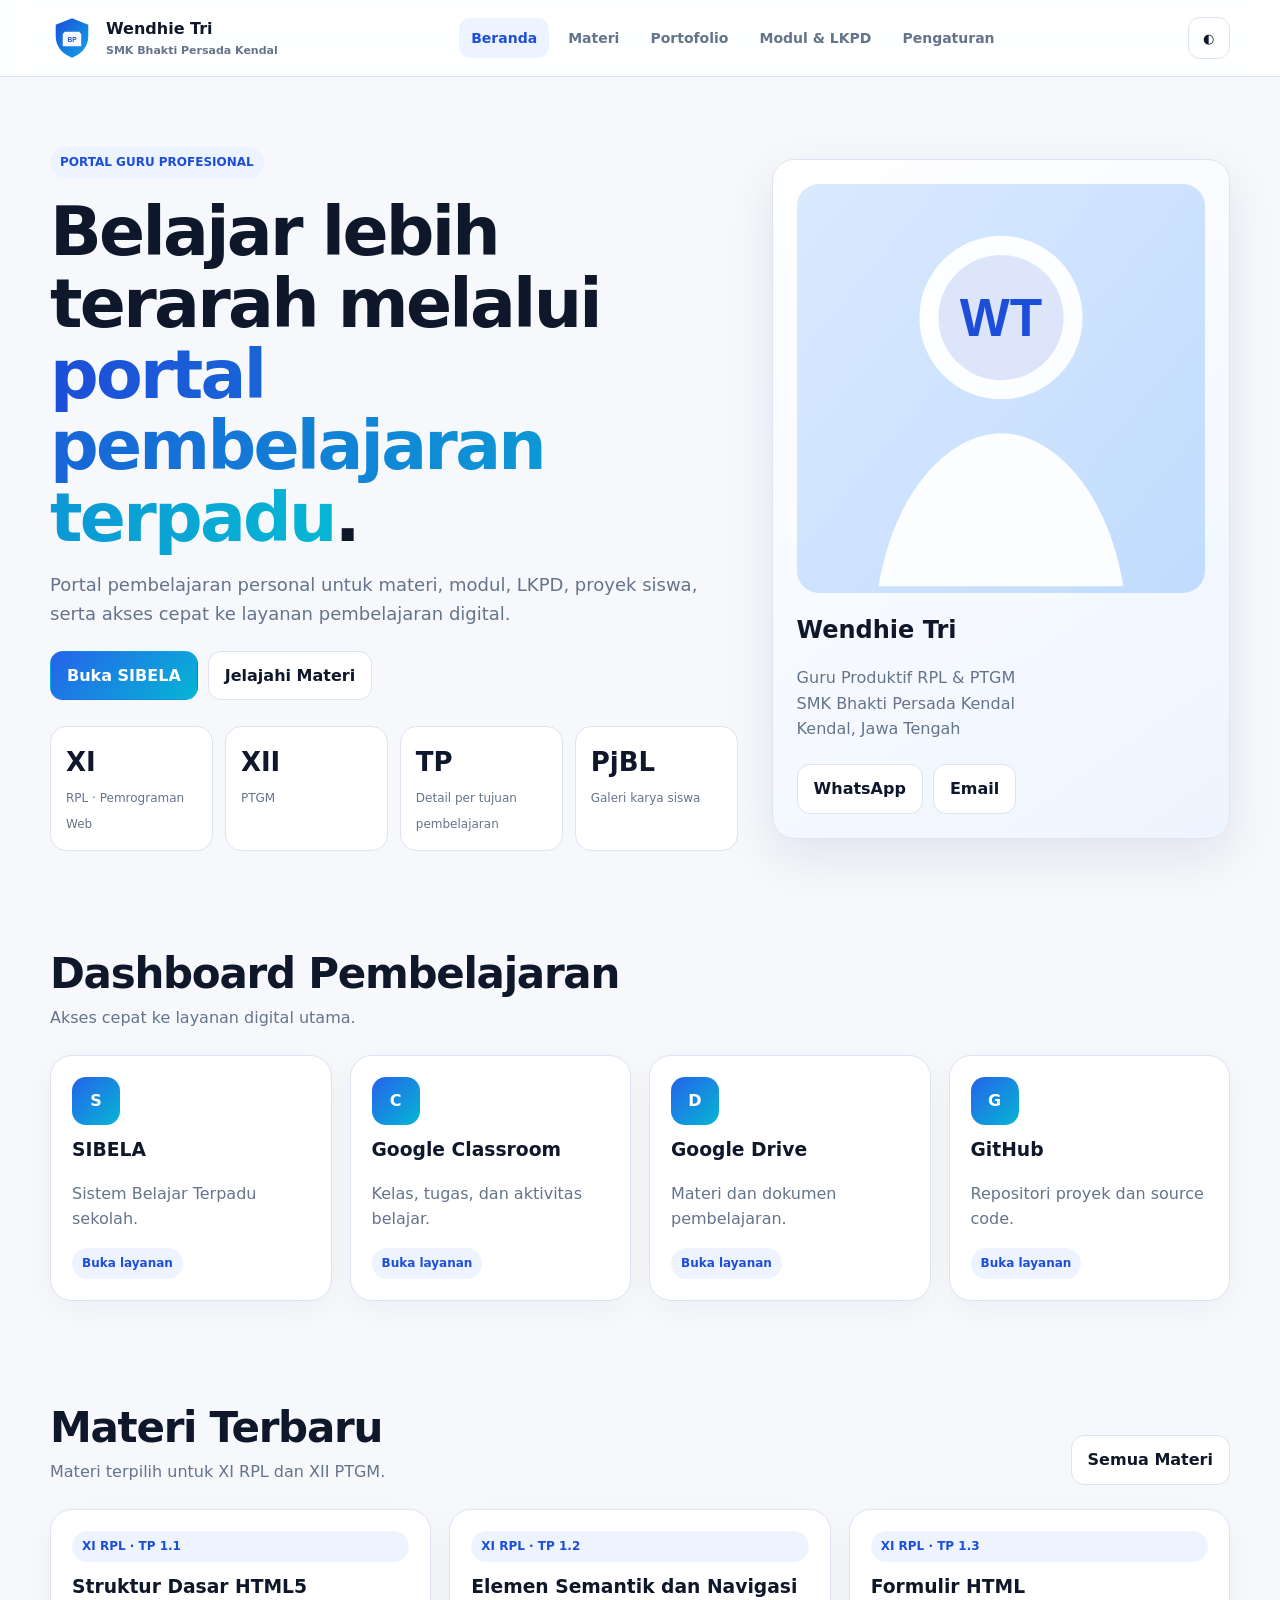
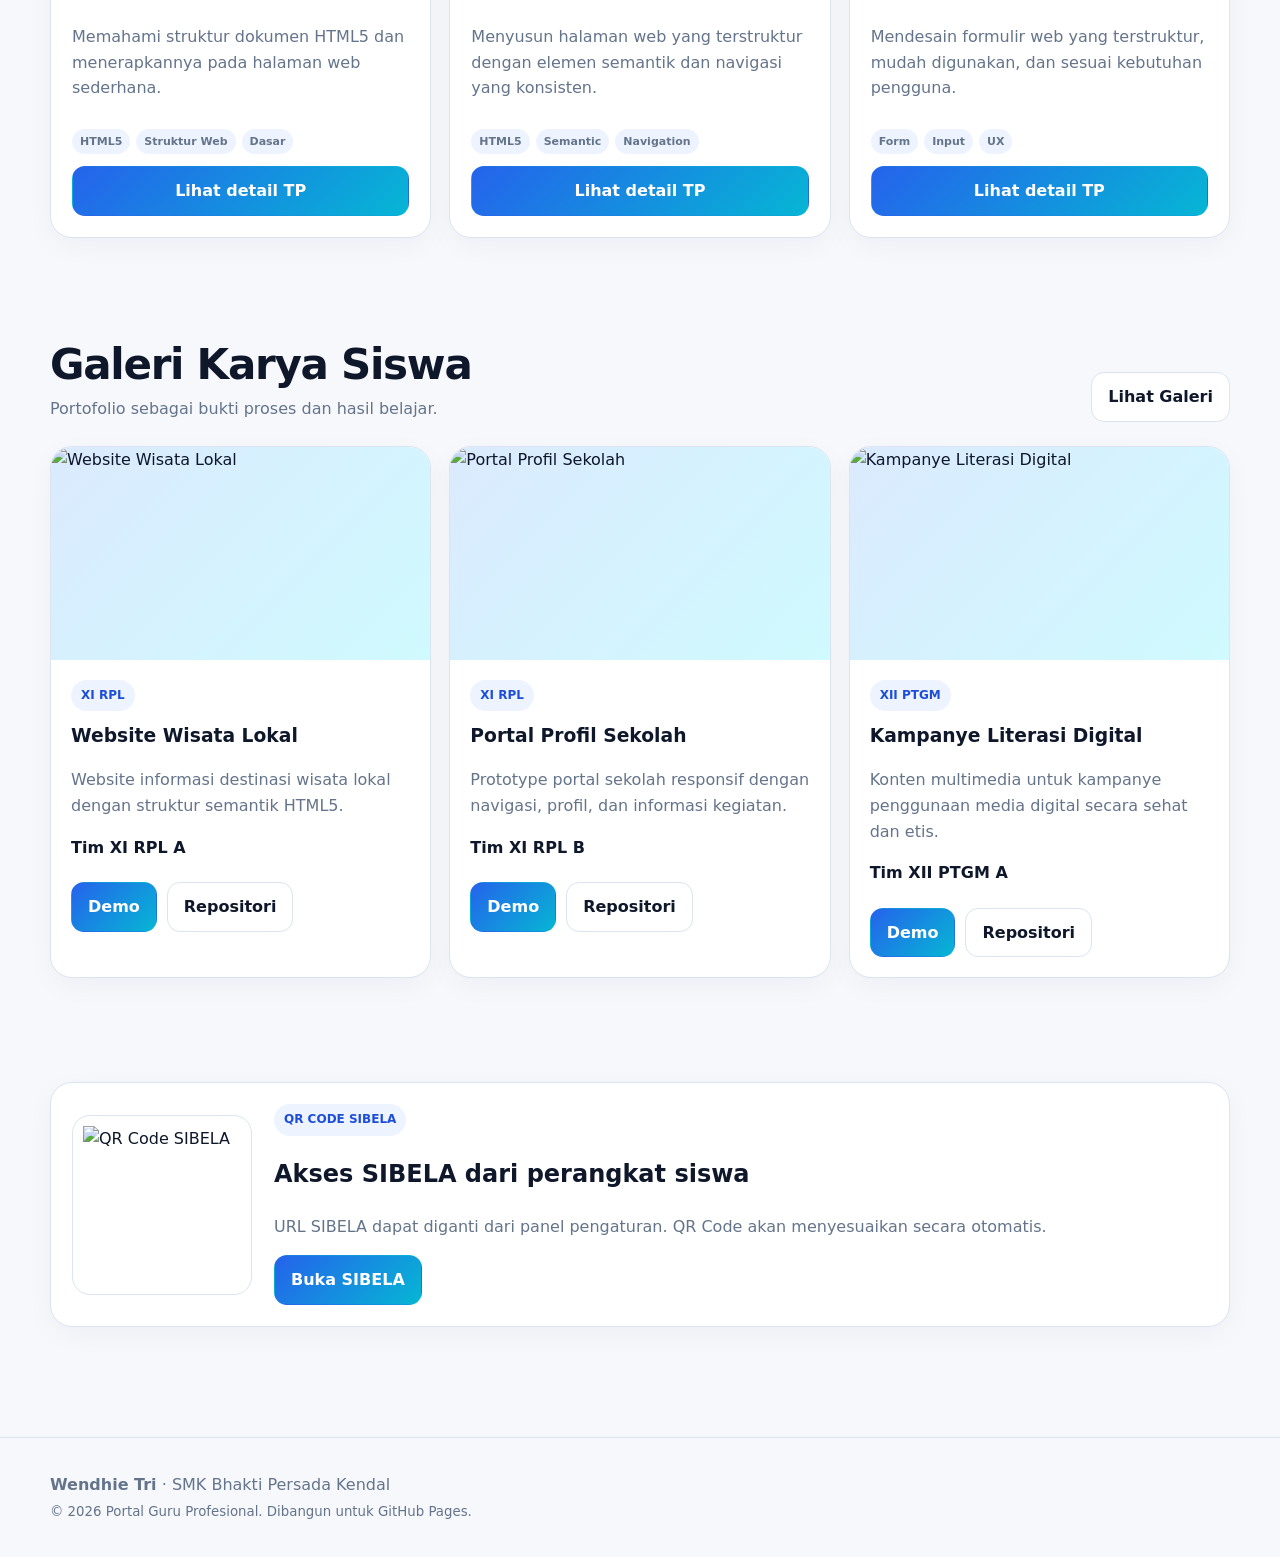
==== commit 7b4a683d: "Upgrade homepage to premium portal" ====
--- a/index.html
+++ b/index.html
@@ -1,206 +1 @@
-<!doctype html>
-<html lang="id">
-<head>
-  <meta charset="utf-8">
-  <meta name="viewport" content="width=device-width,initial-scale=1">
-  <meta name="description" content="Website personal guru SMK untuk profil, SIBELA, Google Classroom, materi XI RPL dan XII PTGM, portofolio siswa, serta unduhan modul dan LKPD.">
-  <meta name="theme-color" content="#1d4ed8">
-  <title>Website Personal Guru | SMK Bhakti Persada Kendal</title>
-  <link rel="stylesheet" href="styles.css">
-</head>
-<body>
-<a class="skip-link" href="#konten">Lewati ke konten</a>
-
-<header class="topbar">
-  <div class="container nav">
-    <a class="brand" href="#beranda" aria-label="Kembali ke beranda">
-      <img data-logo src="assets/logo-sekolah.svg" alt="Logo sekolah">
-      <span class="brand-copy">
-        <span data-name>Wendhie Tri</span>
-        <small data-school>SMK Bhakti Persada Kendal</small>
-      </span>
-    </a>
-
-    <nav class="nav-links" id="navLinks" aria-label="Navigasi utama">
-      <a href="#profil">Profil</a>
-      <a href="#dashboard">Dashboard</a>
-      <a href="#mapel">Mapel</a>
-      <a href="#materi">Materi</a>
-      <a href="#portofolio">Portofolio</a>
-      <a href="#unduhan">Unduhan</a>
-    </nav>
-
-    <div class="nav-actions">
-      <button class="icon-btn" id="themeBtn" aria-label="Ganti tema" title="Ganti tema">◐</button>
-      <button class="icon-btn menu-btn" id="menuBtn" aria-label="Buka menu" aria-expanded="false">☰</button>
-    </div>
-  </div>
-</header>
-
-<main id="konten">
-  <section class="hero" id="beranda">
-    <div class="container hero-grid">
-      <div>
-        <span class="eyebrow">Guru Digital • RPL • PTGM</span>
-        <h1>Belajar teknologi melalui praktik, proyek, dan karya nyata.</h1>
-        <p class="hero-lead" data-bio>Berfokus pada pembelajaran berbasis proyek, pengembangan web, multimedia, dan pemanfaatan teknologi digital yang relevan dengan kebutuhan siswa SMK.</p>
-        <div class="hero-actions">
-          <a class="btn btn-primary" data-sibela href="#">Buka SIBELA</a>
-          <a class="btn btn-soft" data-classroom href="https://classroom.google.com/" target="_blank" rel="noopener">Google Classroom</a>
-          <a class="btn btn-soft" href="#materi">Lihat Materi</a>
-        </div>
-        <div class="stats" id="stats" aria-label="Statistik pembelajaran"></div>
-      </div>
-
-      <article class="profile-panel" id="profil">
-        <div class="profile-photo-wrap">
-          <img class="profile-photo" data-photo src="assets/foto-guru.svg" alt="Foto guru">
-          <div class="profile-overlay">
-            <span class="profile-chip">● Aktif Mengajar</span>
-            <h2 data-name>Wendhie Tri</h2>
-            <p><span data-title>Guru Produktif RPL & PTGM</span> • <span data-school>SMK Bhakti Persada Kendal</span></p>
-          </div>
-        </div>
-      </article>
-    </div>
-  </section>
-
-  <section id="dashboard">
-    <div class="container">
-      <div class="section-head">
-        <div>
-          <span class="eyebrow">Dashboard Pembelajaran</span>
-          <h2>Akses cepat layanan digital</h2>
-          <p>Satu halaman untuk membuka layanan utama yang digunakan siswa selama kegiatan belajar.</p>
-        </div>
-      </div>
-      <div class="quick-grid">
-        <a class="quick-card" data-sibela href="#"><span class="quick-icon">S</span><div><strong>SIBELA</strong><br><span>Sistem Belajar Terpadu</span></div></a>
-        <a class="quick-card" data-classroom href="https://classroom.google.com/" target="_blank" rel="noopener"><span class="quick-icon">GC</span><div><strong>Google Classroom</strong><br><span>Tugas dan kelas daring</span></div></a>
-        <a class="quick-card" data-drive href="https://drive.google.com/" target="_blank" rel="noopener"><span class="quick-icon">GD</span><div><strong>Google Drive</strong><br><span>Materi dan dokumen</span></div></a>
-        <a class="quick-card" data-github href="https://github.com/" target="_blank" rel="noopener"><span class="quick-icon">GH</span><div><strong>GitHub</strong><br><span>Repositori proyek</span></div></a>
-        <a class="quick-card" data-school-link href="#"><span class="quick-icon">BP</span><div><strong>Website Sekolah</strong><br><span>Informasi sekolah</span></div></a>
-      </div>
-    </div>
-  </section>
-
-  <section id="mapel">
-    <div class="container">
-      <div class="section-head">
-        <div>
-          <span class="eyebrow">Mata Pelajaran</span>
-          <h2>Kelas XI RPL dan XII PTGM</h2>
-          <p>Materi disusun ringkas agar siswa dapat melihat fokus pembelajaran, proyek, dan sumber belajar yang tersedia.</p>
-        </div>
-      </div>
-      <div class="subject-grid">
-        <article class="subject-card">
-          <div class="subject-top"><span class="subject-code">XI RPL</span><span>Fase F</span></div>
-          <h3>Pemrograman Web / HTML</h3>
-          <p>Pembelajaran dasar sampai pengembangan halaman web responsif melalui proyek yang kontekstual.</p>
-          <ul class="topic-list">
-            <li>Struktur HTML5 dan semantic HTML</li>
-            <li>Form, tabel, gambar, audio, dan video</li>
-            <li>CSS dasar dan layout responsif</li>
-            <li>JavaScript dasar dan interaksi halaman</li>
-            <li>Publikasi proyek menggunakan GitHub Pages</li>
-          </ul>
-          <div class="subject-actions"><a class="btn btn-primary btn-small" href="#materi">Buka materi</a><a class="btn btn-soft btn-small" href="#unduhan">Unduh LKPD</a></div>
-        </article>
-
-        <article class="subject-card">
-          <div class="subject-top"><span class="subject-code">XII PTGM</span><span>Fase F</span></div>
-          <h3>Pemrograman Teks, Grafis, dan Multimedia</h3>
-          <p>Pembelajaran multimedia, literasi digital, dan produksi karya digital dengan pendekatan PBL dan PjBL.</p>
-          <ul class="topic-list">
-            <li>Objek teks, gambar, audio, dan video</li>
-            <li>Produksi konten multimedia</li>
-            <li>Literasi digital kreatif dan etis</li>
-            <li>Penyaringan konten negatif dan keamanan digital</li>
-            <li>Proyek multimedia terintegrasi</li>
-          </ul>
-          <div class="subject-actions"><a class="btn btn-primary btn-small" href="#materi">Buka materi</a><a class="btn btn-soft btn-small" href="#unduhan">Unduh modul</a></div>
-        </article>
-      </div>
-    </div>
-  </section>
-
-  <section id="materi">
-    <div class="container">
-      <div class="section-head">
-        <div>
-          <span class="eyebrow">Pusat Materi</span>
-          <h2>Materi, LKPD, dan aktivitas</h2>
-          <p>Gunakan tombol kategori untuk menyaring sumber belajar berdasarkan kelas.</p>
-        </div>
-      </div>
-      <div class="tabs" role="tablist" aria-label="Filter materi">
-        <button class="tab active" data-filter="all">Semua</button>
-        <button class="tab" data-filter="rpl">XI RPL</button>
-        <button class="tab" data-filter="ptgm">XII PTGM</button>
-      </div>
-      <div class="resource-grid">
-        <article class="resource-card" data-resource="rpl"><div class="resource-meta"><span class="badge">XI RPL</span><span class="badge">HTML5</span></div><h3>Struktur Dokumen HTML</h3><p>Materi dasar elemen, atribut, semantic HTML, dan struktur halaman yang benar.</p><a class="btn btn-soft btn-small" href="downloads/Modul_XI_RPL_HTML5.md" download>Unduh materi</a></article>
-        <article class="resource-card" data-resource="rpl"><div class="resource-meta"><span class="badge">XI RPL</span><span class="badge">PjBL</span></div><h3>LKPD Website Wisata Lokal</h3><p>Proyek membuat website informasi wisata sederhana dengan struktur HTML yang sistematis.</p><a class="btn btn-soft btn-small" href="downloads/LKPD_XI_RPL_Project_Web.md" download>Unduh LKPD</a></article>
-        <article class="resource-card" data-resource="rpl"><div class="resource-meta"><span class="badge">XI RPL</span><span class="badge">GitHub</span></div><h3>Publikasi GitHub Pages</h3><p>Panduan singkat mengunggah proyek web dan menerbitkannya melalui GitHub Pages.</p><a class="btn btn-soft btn-small" href="README.md">Baca panduan</a></article>
-        <article class="resource-card" data-resource="ptgm"><div class="resource-meta"><span class="badge">XII PTGM</span><span class="badge">Multimedia</span></div><h3>Objek Multimedia</h3><p>Materi pengolahan dan penerapan gambar, audio, video, dan teks dalam karya digital.</p><a class="btn btn-soft btn-small" href="downloads/Modul_XII_PTGM_Multimedia.md" download>Unduh materi</a></article>
-        <article class="resource-card" data-resource="ptgm"><div class="resource-meta"><span class="badge">XII PTGM</span><span class="badge">Literasi Digital</span></div><h3>Karya Kreatif dan Etis</h3><p>LKPD literasi digital, hak cipta, etika bermedia, dan penyaringan konten negatif.</p><a class="btn btn-soft btn-small" href="downloads/LKPD_XII_PTGM_Literasi_Digital.md" download>Unduh LKPD</a></article>
-        <article class="resource-card" data-resource="ptgm"><div class="resource-meta"><span class="badge">XII PTGM</span><span class="badge">PjBL</span></div><h3>Proyek Multimedia Terintegrasi</h3><p>Kerangka proyek akhir untuk menghasilkan produk multimedia yang relevan dan dapat dipresentasikan.</p><a class="btn btn-soft btn-small" href="#portofolio">Lihat contoh karya</a></article>
-      </div>
-    </div>
-  </section>
-
-  <section id="portofolio">
-    <div class="container">
-      <div class="section-head">
-        <div>
-          <span class="eyebrow">Portofolio Siswa</span>
-          <h2>Contoh karya dan proyek pembelajaran</h2>
-          <p>Bagian ini dapat dihubungkan ke repository GitHub, Google Drive, atau halaman proyek siswa.</p>
-        </div>
-      </div>
-      <div class="portfolio-grid">
-        <article class="project-card"><div class="project-visual"><h3>Website Wisata Lokal</h3></div><div class="project-body"><p>Proyek XI RPL untuk menerapkan semantic HTML, media, navigasi, dan layout responsif.</p><div class="project-tags"><span class="badge">HTML</span><span class="badge">CSS</span><span class="badge">GitHub Pages</span></div></div></article>
-        <article class="project-card"><div class="project-visual alt"><h3>Media Interaktif Sekolah</h3></div><div class="project-body"><p>Karya multimedia XII PTGM yang memadukan teks, grafis, audio, dan video secara terencana.</p><div class="project-tags"><span class="badge">Grafis</span><span class="badge">Audio</span><span class="badge">Video</span></div></div></article>
-        <article class="project-card"><div class="project-visual purple"><h3>Kampanye Literasi Digital</h3></div><div class="project-body"><p>Proyek kreatif untuk menyampaikan pesan penggunaan teknologi yang etis, aman, dan bertanggung jawab.</p><div class="project-tags"><span class="badge">PjBL</span><span class="badge">Etika Digital</span><span class="badge">Presentasi</span></div></div></article>
-      </div>
-    </div>
-  </section>
-
-  <section id="unduhan">
-    <div class="container">
-      <div class="download-panel">
-        <div class="section-head">
-          <div><span class="eyebrow">Download Center</span><h2>Modul dan LKPD</h2><p>File contoh sudah tersedia di paket. Anda dapat menggantinya dengan dokumen PDF atau DOCX milik Anda.</p></div>
-        </div>
-        <div class="download-grid">
-          <div class="download-item"><div><strong>Modul HTML5 XI RPL</strong><small>Materi dasar struktur halaman web</small></div><a href="downloads/Modul_XI_RPL_HTML5.md" download>Unduh</a></div>
-          <div class="download-item"><div><strong>LKPD Proyek Web XI RPL</strong><small>Proyek website wisata lokal</small></div><a href="downloads/LKPD_XI_RPL_Project_Web.md" download>Unduh</a></div>
-          <div class="download-item"><div><strong>Modul Multimedia XII PTGM</strong><small>Teks, gambar, audio, dan video</small></div><a href="downloads/Modul_XII_PTGM_Multimedia.md" download>Unduh</a></div>
-          <div class="download-item"><div><strong>LKPD Literasi Digital XII PTGM</strong><small>Karya kreatif, etika, dan konten negatif</small></div><a href="downloads/LKPD_XII_PTGM_Literasi_Digital.md" download>Unduh</a></div>
-        </div>
-      </div>
-    </div>
-  </section>
-
-  <section id="kontak">
-    <div class="container">
-      <div class="contact-card">
-        <div><span class="eyebrow">Kontak Guru</span><h2>Butuh bantuan terkait pembelajaran?</h2><p>Gunakan kanal resmi sekolah atau layanan pembelajaran yang telah ditentukan. Lokasi: <span data-location>Kendal, Jawa Tengah</span>.</p></div>
-        <div class="contact-actions"><a class="btn btn-primary" data-whatsapp href="#">WhatsApp</a><a class="btn btn-soft" data-email-link href="mailto:guru@sekolah.sch.id">Email</a></div>
-      </div>
-    </div>
-  </section>
-</main>
-
-<footer>
-  <div class="container footer-inner">
-    <div>© <span id="year"></span> <span data-name>Wendhie Tri</span> • <span data-school>SMK Bhakti Persada Kendal</span></div>
-    <div class="footer-links"><a href="#beranda">Beranda</a><a href="#materi">Materi</a><a href="#portofolio">Portofolio</a><a href="#kontak">Kontak</a></div>
-  </div>
-</footer>
-
-<script src="config.js"></script>
-<script src="script.js"></script>
-</body>
-</html>
+<!doctype html><html lang="id"><head><meta charset="utf-8"><meta name="viewport" content="width=device-width,initial-scale=1"><meta name="description" content="Portal guru profesional untuk materi, modul, LKPD, portofolio siswa, dan layanan pembelajaran digital."><meta name="theme-color" content="#2563eb"><title>Portal Guru Profesional</title><link rel="stylesheet" href="styles.css"></head><body data-home="1"><header class="topbar"><div class="container nav"><a class="brand" href="index.html"><img data-logo src="assets/logo-sekolah.svg" alt="Logo sekolah"><span><span data-name>Wendhie Tri</span><small data-school>SMK Bhakti Persada Kendal</small></span></a><nav class="nav-links"><a href="index.html">Beranda</a><a href="materi.html">Materi</a><a href="portofolio.html">Portofolio</a><a href="modul.html">Modul & LKPD</a><a href="pengaturan.html">Pengaturan</a></nav><div class="nav-actions"><button class="icon-btn" data-theme-toggle title="Ganti tema">◐</button><button class="icon-btn menu-btn" data-menu title="Menu">☰</button></div></div><nav class="mobile-nav container"><a href="index.html">Beranda</a><a href="materi.html">Materi</a><a href="portofolio.html">Portofolio</a><a href="modul.html">Modul & LKPD</a><a href="pengaturan.html">Pengaturan</a></nav></header><main><section class="hero"><div class="container hero-grid"><div><span class="eyebrow">PORTAL GURU PROFESIONAL</span><h1>Belajar lebih terarah melalui <span class="gradient">portal pembelajaran terpadu</span>.</h1><p class="lead" data-bio>Portal pembelajaran personal untuk materi, modul, LKPD, proyek siswa, serta akses cepat ke layanan pembelajaran digital.</p><div class="actions"><a class="btn btn-primary" data-sibela href="#" target="_blank">Buka SIBELA</a><a class="btn" href="materi.html">Jelajahi Materi</a></div><div class="stats"><div class="stat"><strong>XI</strong><span>RPL · Pemrograman Web</span></div><div class="stat"><strong>XII</strong><span>PTGM</span></div><div class="stat"><strong>TP</strong><span>Detail per tujuan pembelajaran</span></div><div class="stat"><strong>PjBL</strong><span>Galeri karya siswa</span></div></div></div><article class="profile-card"><img data-photo src="assets/foto-guru.svg" alt="Foto guru"><h2 data-name>Wendhie Tri</h2><p class="muted"><span data-title>Guru Produktif RPL & PTGM</span><br><span data-school>SMK Bhakti Persada Kendal</span><br><span data-location>Kendal, Jawa Tengah</span></p><div class="actions"><a class="btn" data-whatsapp target="_blank">WhatsApp</a><a class="btn" data-email>Email</a></div></article></div></section><section class="section"><div class="container"><div class="section-head"><div><h2>Dashboard Pembelajaran</h2><p>Akses cepat ke layanan digital utama.</p></div></div><div class="grid-4"><a class="card" data-sibela target="_blank"><div class="service-icon">S</div><h3>SIBELA</h3><p class="muted">Sistem Belajar Terpadu sekolah.</p><span class="badge">Buka layanan</span></a><a class="card" data-classroom target="_blank"><div class="service-icon">C</div><h3>Google Classroom</h3><p class="muted">Kelas, tugas, dan aktivitas belajar.</p><span class="badge">Buka layanan</span></a><a class="card" data-drive target="_blank"><div class="service-icon">D</div><h3>Google Drive</h3><p class="muted">Materi dan dokumen pembelajaran.</p><span class="badge">Buka layanan</span></a><a class="card" data-github target="_blank"><div class="service-icon">G</div><h3>GitHub</h3><p class="muted">Repositori proyek dan source code.</p><span class="badge">Buka layanan</span></a></div></div></section><section class="section"><div class="container"><div class="section-head"><div><h2>Materi Terbaru</h2><p>Materi terpilih untuk XI RPL dan XII PTGM.</p></div><a class="btn" href="materi.html">Semua Materi</a></div><div class="grid-3" data-material-list></div></div></section><section class="section"><div class="container"><div class="section-head"><div><h2>Galeri Karya Siswa</h2><p>Portofolio sebagai bukti proses dan hasil belajar.</p></div><a class="btn" href="portofolio.html">Lihat Galeri</a></div><div class="grid-3" data-portfolio-list></div></div></section><section class="section"><div class="container"><div class="card qr-wrap"><div class="qr-box"><img data-qr alt="QR Code SIBELA"></div><div><span class="badge">QR CODE SIBELA</span><h2>Akses SIBELA dari perangkat siswa</h2><p class="muted">URL SIBELA dapat diganti dari panel pengaturan. QR Code akan menyesuaikan secara otomatis.</p><a class="btn btn-primary" data-sibela target="_blank">Buka SIBELA</a></div></div></div></section></main><footer><div class="container"><strong data-name>Wendhie Tri</strong> · <span data-school>SMK Bhakti Persada Kendal</span><br><small>© <span data-year></span> Portal Guru Profesional. Dibangun untuk GitHub Pages.</small></div></footer><script src="config.js"></script><script src="script.js"></script></body></html>
--- a/styles.css
+++ b/styles.css
@@ -1,183 +1 @@
-:root {
-  --bg: #f7f9fc;
-  --surface: #ffffff;
-  --surface-2: #eff6ff;
-  --text: #10233d;
-  --muted: #65758b;
-  --primary: #1d4ed8;
-  --primary-dark: #173ea7;
-  --accent: #0ea5e9;
-  --success: #15803d;
-  --line: #dbe5f0;
-  --shadow: 0 20px 50px rgba(29, 78, 216, .10);
-  --radius: 22px;
-  --max: 1180px;
-}
-
-[data-theme="dark"] {
-  --bg: #08111f;
-  --surface: #101b2d;
-  --surface-2: #13243d;
-  --text: #e7eef8;
-  --muted: #a8b5c7;
-  --primary: #60a5fa;
-  --primary-dark: #3b82f6;
-  --accent: #38bdf8;
-  --line: #253650;
-  --shadow: 0 20px 50px rgba(0,0,0,.25);
-}
-
-* { box-sizing: border-box; }
-html { scroll-behavior: smooth; scroll-padding-top: 92px; }
-body {
-  margin: 0;
-  font-family: Inter, ui-sans-serif, system-ui, -apple-system, BlinkMacSystemFont, "Segoe UI", sans-serif;
-  background: var(--bg);
-  color: var(--text);
-  line-height: 1.65;
-  transition: background .2s ease, color .2s ease;
-}
-img { display: block; max-width: 100%; }
-a { color: inherit; text-decoration: none; }
-button, input { font: inherit; }
-.container { width: min(var(--max), calc(100% - 32px)); margin: 0 auto; }
-.skip-link { position: fixed; left: 12px; top: -80px; background: var(--text); color: var(--surface); padding: 10px 14px; border-radius: 10px; z-index: 999; }
-.skip-link:focus { top: 12px; }
-
-.topbar { position: sticky; top: 0; z-index: 100; backdrop-filter: blur(16px); background: color-mix(in srgb, var(--bg) 88%, transparent); border-bottom: 1px solid var(--line); }
-.nav { min-height: 76px; display: flex; align-items: center; justify-content: space-between; gap: 18px; }
-.brand { display: flex; align-items: center; gap: 12px; font-weight: 800; min-width: 0; }
-.brand img { width: 46px; height: 46px; object-fit: contain; }
-.brand-copy { display: grid; line-height: 1.2; }
-.brand-copy small { color: var(--muted); font-weight: 600; font-size: 11px; margin-top: 3px; }
-.nav-links { display: flex; align-items: center; gap: 6px; font-size: 14px; font-weight: 700; }
-.nav-links a { padding: 10px 11px; border-radius: 11px; color: var(--muted); }
-.nav-links a:hover { background: var(--surface-2); color: var(--primary); }
-.nav-actions { display: flex; gap: 8px; }
-.icon-btn { width: 42px; height: 42px; border-radius: 12px; border: 1px solid var(--line); background: var(--surface); color: var(--text); cursor: pointer; display: grid; place-items: center; }
-.menu-btn { display: none; }
-
-.btn { min-height: 46px; padding: 0 18px; display: inline-flex; align-items: center; justify-content: center; gap: 9px; border-radius: 14px; border: 1px solid transparent; font-weight: 800; cursor: pointer; transition: transform .2s ease, box-shadow .2s ease; }
-.btn:hover { transform: translateY(-2px); }
-.btn-primary { color: #fff; background: linear-gradient(135deg, #1d4ed8, #0284c7); box-shadow: 0 12px 28px rgba(29,78,216,.22); }
-.btn-soft { background: var(--surface); color: var(--primary); border-color: var(--line); }
-.btn-small { min-height: 38px; padding: 0 13px; border-radius: 11px; font-size: 13px; }
-
-.hero { position: relative; overflow: hidden; padding: 86px 0 62px; }
-.hero::before, .hero::after { content: ""; position: absolute; border-radius: 50%; filter: blur(4px); pointer-events: none; }
-.hero::before { width: 480px; height: 480px; right: -150px; top: -160px; background: radial-gradient(circle, rgba(14,165,233,.18), transparent 65%); }
-.hero::after { width: 380px; height: 380px; left: -180px; bottom: -200px; background: radial-gradient(circle, rgba(29,78,216,.12), transparent 70%); }
-.hero-grid { display: grid; grid-template-columns: 1.08fr .92fr; gap: 58px; align-items: center; position: relative; }
-.eyebrow { display: inline-flex; padding: 7px 12px; border-radius: 999px; background: var(--surface-2); color: var(--primary); font-size: 12px; text-transform: uppercase; letter-spacing: .09em; font-weight: 900; }
-h1 { margin: 18px 0 18px; font-size: clamp(44px, 6vw, 72px); line-height: 1.03; letter-spacing: -.055em; max-width: 790px; }
-.hero-lead { margin: 0; max-width: 720px; color: var(--muted); font-size: 18px; }
-.hero-actions { margin-top: 28px; display: flex; flex-wrap: wrap; gap: 10px; }
-.stats { display: grid; grid-template-columns: repeat(4, 1fr); gap: 11px; margin-top: 34px; }
-.stat { background: color-mix(in srgb, var(--surface) 90%, transparent); border: 1px solid var(--line); border-radius: 17px; padding: 17px; }
-.stat strong { display: block; font-size: 22px; }
-.stat span { color: var(--muted); font-size: 12px; }
-.profile-panel { padding: 18px; border-radius: 30px; background: var(--surface); border: 1px solid var(--line); box-shadow: var(--shadow); }
-.profile-photo-wrap { position: relative; border-radius: 23px; overflow: hidden; min-height: 470px; background: var(--surface-2); }
-.profile-photo { width: 100%; height: 470px; object-fit: cover; }
-.profile-overlay { position: absolute; inset: auto 0 0; padding: 78px 24px 24px; color: #fff; background: linear-gradient(transparent, rgba(6,21,42,.9)); }
-.profile-overlay h2 { margin: 5px 0 2px; font-size: 26px; }
-.profile-overlay p { margin: 0; opacity: .88; }
-.profile-chip { display: inline-flex; gap: 7px; align-items: center; background: rgba(255,255,255,.16); border: 1px solid rgba(255,255,255,.24); padding: 7px 10px; border-radius: 999px; font-size: 12px; font-weight: 800; }
-
-section { padding: 72px 0; }
-.section-head { display: flex; align-items: end; justify-content: space-between; gap: 22px; margin-bottom: 28px; }
-.section-head h2 { margin: 7px 0 7px; font-size: clamp(30px, 4vw, 44px); line-height: 1.1; letter-spacing: -.04em; }
-.section-head p { margin: 0; color: var(--muted); max-width: 760px; }
-
-.quick-grid { display: grid; grid-template-columns: repeat(5, 1fr); gap: 14px; }
-.quick-card { min-height: 145px; padding: 20px; border-radius: 20px; background: var(--surface); border: 1px solid var(--line); display: flex; flex-direction: column; justify-content: space-between; transition: .2s ease; }
-.quick-card:hover { transform: translateY(-4px); box-shadow: var(--shadow); border-color: color-mix(in srgb, var(--primary) 40%, var(--line)); }
-.quick-icon { width: 46px; height: 46px; display: grid; place-items: center; border-radius: 14px; background: var(--surface-2); color: var(--primary); font-weight: 900; }
-.quick-card strong { font-size: 15px; }
-.quick-card span { color: var(--muted); font-size: 12px; }
-
-.subject-grid { display: grid; grid-template-columns: repeat(2, 1fr); gap: 20px; }
-.subject-card { background: var(--surface); border: 1px solid var(--line); border-radius: 24px; padding: 25px; }
-.subject-top { display: flex; justify-content: space-between; gap: 16px; align-items: start; }
-.subject-code { padding: 7px 10px; border-radius: 10px; background: var(--surface-2); color: var(--primary); font-weight: 900; font-size: 12px; }
-.subject-card h3 { margin: 14px 0 7px; font-size: 23px; }
-.subject-card > p { color: var(--muted); margin: 0 0 18px; }
-.topic-list { list-style: none; margin: 0; padding: 0; display: grid; gap: 9px; }
-.topic-list li { display: flex; gap: 9px; align-items: start; font-size: 14px; }
-.topic-list li::before { content: "✓"; color: var(--success); font-weight: 900; }
-.subject-actions { margin-top: 20px; display: flex; gap: 8px; flex-wrap: wrap; }
-
-.tabs { display: flex; flex-wrap: wrap; gap: 8px; margin-bottom: 20px; }
-.tab { border: 1px solid var(--line); background: var(--surface); color: var(--muted); padding: 9px 13px; border-radius: 12px; font-weight: 800; cursor: pointer; }
-.tab.active { background: var(--primary); color: #fff; border-color: var(--primary); }
-.resource-grid { display: grid; grid-template-columns: repeat(3, 1fr); gap: 16px; }
-.resource-card { background: var(--surface); border: 1px solid var(--line); border-radius: 20px; padding: 21px; display: flex; flex-direction: column; min-height: 210px; }
-.resource-meta { display: flex; gap: 8px; flex-wrap: wrap; margin-bottom: 15px; }
-.badge { font-size: 11px; font-weight: 900; padding: 6px 8px; border-radius: 999px; background: var(--surface-2); color: var(--primary); }
-.resource-card h3 { margin: 0 0 7px; font-size: 18px; }
-.resource-card p { margin: 0 0 18px; color: var(--muted); font-size: 14px; flex: 1; }
-.resource-card .btn { align-self: flex-start; }
-
-.portfolio-grid { display: grid; grid-template-columns: repeat(3, 1fr); gap: 18px; }
-.project-card { border-radius: 22px; overflow: hidden; background: var(--surface); border: 1px solid var(--line); }
-.project-visual { min-height: 190px; padding: 24px; display: flex; align-items: end; color: #fff; position: relative; background: linear-gradient(135deg, #1d4ed8, #0ea5e9); }
-.project-visual.alt { background: linear-gradient(135deg, #0f766e, #22c55e); }
-.project-visual.purple { background: linear-gradient(135deg, #6d28d9, #c026d3); }
-.project-visual::before { content: "</>"; position: absolute; right: 20px; top: 10px; font-size: 60px; opacity: .18; font-weight: 900; }
-.project-visual h3 { margin: 0; font-size: 24px; }
-.project-body { padding: 20px; }
-.project-body p { margin: 0 0 14px; color: var(--muted); font-size: 14px; }
-.project-tags { display: flex; gap: 6px; flex-wrap: wrap; }
-
-.download-panel { background: linear-gradient(135deg, #0f2f68, #1d4ed8 65%, #0284c7); color: #fff; border-radius: 30px; padding: 34px; }
-.download-panel .section-head { margin-bottom: 24px; }
-.download-panel .section-head p { color: rgba(255,255,255,.78); }
-.download-grid { display: grid; grid-template-columns: repeat(2, 1fr); gap: 12px; }
-.download-item { display: flex; justify-content: space-between; gap: 16px; align-items: center; padding: 17px; border-radius: 17px; background: rgba(255,255,255,.10); border: 1px solid rgba(255,255,255,.17); }
-.download-item strong { display: block; }
-.download-item small { display: block; color: rgba(255,255,255,.72); }
-.download-item a { white-space: nowrap; background: #fff; color: #173ea7; padding: 9px 12px; border-radius: 10px; font-weight: 900; font-size: 12px; }
-
-.contact-card { display: grid; grid-template-columns: 1fr auto; align-items: center; gap: 24px; background: var(--surface); border: 1px solid var(--line); border-radius: 28px; padding: 32px; box-shadow: var(--shadow); }
-.contact-card h2 { margin: 0 0 9px; font-size: clamp(28px,4vw,42px); letter-spacing: -.035em; }
-.contact-card p { margin: 0; color: var(--muted); max-width: 720px; }
-.contact-actions { display: flex; gap: 9px; flex-wrap: wrap; }
-
-footer { padding: 38px 0 48px; color: var(--muted); font-size: 13px; }
-.footer-inner { border-top: 1px solid var(--line); padding-top: 23px; display: flex; justify-content: space-between; gap: 18px; align-items: center; }
-.footer-links { display: flex; flex-wrap: wrap; gap: 13px; }
-.footer-links a:hover { color: var(--primary); }
-
-@media (max-width: 1020px) {
-  .hero-grid { grid-template-columns: 1fr; }
-  .profile-panel { max-width: 650px; }
-  .quick-grid { grid-template-columns: repeat(3, 1fr); }
-  .resource-grid, .portfolio-grid { grid-template-columns: repeat(2, 1fr); }
-  .nav-links { position: absolute; top: 76px; left: 16px; right: 16px; padding: 10px; border: 1px solid var(--line); background: var(--surface); border-radius: 18px; box-shadow: var(--shadow); display: none; flex-direction: column; align-items: stretch; }
-  .nav-links.open { display: flex; }
-  .nav-links a { padding: 12px 14px; }
-  .menu-btn { display: grid; }
-}
-
-@media (max-width: 760px) {
-  .hero { padding-top: 56px; }
-  h1 { font-size: 46px; }
-  .stats { grid-template-columns: repeat(2,1fr); }
-  .quick-grid { grid-template-columns: repeat(2, 1fr); }
-  .subject-grid, .resource-grid, .portfolio-grid, .download-grid { grid-template-columns: 1fr; }
-  .section-head, .footer-inner { flex-direction: column; align-items: flex-start; }
-  .contact-card { grid-template-columns: 1fr; }
-  .profile-photo-wrap, .profile-photo { min-height: 410px; height: 410px; }
-  .brand-copy small { display: none; }
-}
-
-@media (max-width: 480px) {
-  .container { width: min(var(--max), calc(100% - 22px)); }
-  h1 { font-size: 39px; }
-  .quick-grid { grid-template-columns: 1fr; }
-  .hero-actions, .contact-actions { flex-direction: column; }
-  .hero-actions .btn, .contact-actions .btn { width: 100%; }
-  .profile-panel { padding: 12px; }
-  .download-panel { padding: 24px; }
-  .download-item { align-items: flex-start; flex-direction: column; }
-}
+:root{--bg:#f6f8fc;--surface:#fff;--surface2:#eef4ff;--text:#0f172a;--muted:#64748b;--primary:#2563eb;--primary2:#1d4ed8;--accent:#06b6d4;--border:#dbe4f0;--shadow:0 18px 50px rgba(15,23,42,.09);--radius:22px}html[data-theme='dark']{--bg:#08111f;--surface:#0f1b2d;--surface2:#14243d;--text:#e8eef8;--muted:#9fb0c6;--border:#243957;--shadow:0 18px 50px rgba(0,0,0,.3)}*{box-sizing:border-box}html{scroll-behavior:smooth}body{margin:0;font-family:Inter,ui-sans-serif,system-ui,-apple-system,BlinkMacSystemFont,"Segoe UI",sans-serif;background:var(--bg);color:var(--text);line-height:1.6}a{text-decoration:none;color:inherit}img{display:block;max-width:100%}.container{width:min(1180px,calc(100% - 32px));margin:auto}.topbar{position:sticky;top:0;z-index:50;background:color-mix(in srgb,var(--surface) 90%,transparent);backdrop-filter:blur(15px);border-bottom:1px solid var(--border)}.nav{height:76px;display:flex;align-items:center;justify-content:space-between;gap:22px}.brand{display:flex;align-items:center;gap:12px;font-weight:900}.brand img{width:44px;height:44px;border-radius:12px}.brand small{display:block;color:var(--muted);font-size:11px}.nav-links{display:flex;gap:7px;align-items:center}.nav-links a{padding:9px 12px;border-radius:11px;color:var(--muted);font-weight:750;font-size:14px}.nav-links a:hover,.nav-links a.active{background:var(--surface2);color:var(--primary2)}.nav-actions{display:flex;gap:8px}.icon-btn{width:42px;height:42px;border:1px solid var(--border);background:var(--surface);color:var(--text);border-radius:12px;cursor:pointer}.menu-btn{display:none}.mobile-nav{display:none}.hero{padding:70px 0 48px}.hero-grid{display:grid;grid-template-columns:1.2fr .8fr;gap:34px;align-items:center}.eyebrow,.badge{display:inline-flex;align-items:center;padding:6px 10px;border-radius:999px;background:var(--surface2);color:var(--primary2);font-weight:850;font-size:12px}.hero h1,.page-hero h1{font-size:clamp(40px,6vw,68px);line-height:1.05;letter-spacing:-.04em;margin:18px 0}.gradient{background:linear-gradient(90deg,var(--primary2),var(--accent));-webkit-background-clip:text;background-clip:text;color:transparent}.lead{font-size:18px;color:var(--muted);max-width:760px}.actions{display:flex;gap:10px;flex-wrap:wrap;margin-top:22px}.btn{display:inline-flex;align-items:center;justify-content:center;gap:8px;padding:11px 16px;border-radius:13px;border:1px solid var(--border);background:var(--surface);color:var(--text);font-weight:800;cursor:pointer}.btn-primary{border-color:transparent;background:linear-gradient(135deg,var(--primary),var(--accent));color:white}.btn-danger{color:#b91c1c}.profile-card,.card,.panel-card{background:var(--surface);border:1px solid var(--border);border-radius:var(--radius);box-shadow:0 8px 28px rgba(15,23,42,.04)}.profile-card{padding:24px;background:linear-gradient(145deg,var(--surface),var(--surface2));box-shadow:var(--shadow)}.profile-card img{width:100%;aspect-ratio:1/1;border-radius:22px;object-fit:cover}.profile-card h2{margin:18px 0 4px}.muted{color:var(--muted)}.section{padding:52px 0}.section-head{display:flex;align-items:end;justify-content:space-between;gap:18px;margin-bottom:24px}.section-head h2,.content-card h2{font-size:clamp(28px,4vw,42px);line-height:1.1;letter-spacing:-.03em;margin:0}.section-head p{margin:8px 0 0;color:var(--muted)}.grid-2,.grid-3,.grid-4{display:grid;gap:18px}.grid-2{grid-template-columns:repeat(2,1fr)}.grid-3{grid-template-columns:repeat(3,1fr)}.grid-4{grid-template-columns:repeat(4,1fr)}.card{padding:21px}.card h3{margin:10px 0 6px}.service-icon{width:48px;height:48px;display:grid;place-items:center;border-radius:14px;background:linear-gradient(135deg,var(--primary),var(--accent));color:white;font-weight:900}.stats{display:grid;grid-template-columns:repeat(4,1fr);gap:12px;margin-top:26px}.stat{padding:15px;border:1px solid var(--border);background:var(--surface);border-radius:16px}.stat strong{display:block;font-size:26px}.stat span{font-size:12px;color:var(--muted)}.tags{display:flex;gap:6px;flex-wrap:wrap;margin:12px 0}.tag{font-size:11px;padding:4px 8px;border-radius:999px;background:var(--surface2);color:var(--muted);font-weight:800}.material-card{display:flex;flex-direction:column}.material-card .btn{margin-top:auto}.portfolio-card{padding:0;overflow:hidden}.portfolio-card img{width:100%;aspect-ratio:16/9;object-fit:cover;background:linear-gradient(135deg,#dbeafe,#cffafe)}.portfolio-card .body{padding:20px}.page-hero{padding:48px 0 28px}.page-hero h1{font-size:clamp(38px,5vw,58px)}.breadcrumbs{font-size:13px;color:var(--muted)}.searchbar{display:flex;gap:10px;flex-wrap:wrap;margin-top:22px}.searchbar input,.searchbar select,.field input,.field textarea,.field select{border:1px solid var(--border);background:var(--surface);color:var(--text);padding:12px 14px;border-radius:13px;outline:none}.searchbar input{min-width:250px;flex:1}.searchbar select{min-width:160px}.download-item{display:flex;align-items:center;justify-content:space-between;gap:18px}.detail-layout{display:grid;grid-template-columns:1fr 310px;gap:20px}.content-card{background:var(--surface);border:1px solid var(--border);border-radius:var(--radius);padding:28px}.content-card h1{font-size:clamp(34px,5vw,52px);line-height:1.06;margin:14px 0}.sidebar{display:flex;flex-direction:column;gap:14px}.qr-wrap{display:grid;grid-template-columns:auto 1fr;gap:22px;align-items:center}.qr-box{width:180px;height:180px;padding:10px;border:1px solid var(--border);border-radius:18px;background:white}.qr-box img{width:100%;height:100%}.panel{display:grid;grid-template-columns:240px 1fr;gap:20px}.panel-nav{position:sticky;top:92px;align-self:start;padding:10px;background:var(--surface);border:1px solid var(--border);border-radius:18px}.panel-nav button{width:100%;border:0;background:transparent;color:var(--text);text-align:left;padding:11px 12px;border-radius:10px;font-weight:800;cursor:pointer}.panel-nav button.active,.panel-nav button:hover{background:var(--surface2);color:var(--primary2)}.panel-card{padding:22px}.panel-section{display:none}.panel-section.active{display:block}.form-grid{display:grid;grid-template-columns:1fr 1fr;gap:14px}.field label{display:block;font-size:13px;font-weight:850;margin-bottom:6px}.field input,.field textarea,.field select{width:100%}.field textarea{min-height:110px;resize:vertical}.field.full{grid-column:1/-1}.list-editor{display:grid;gap:10px;margin-top:16px}.editor-item{display:flex;justify-content:space-between;gap:14px;padding:14px;border:1px solid var(--border);border-radius:14px}.notice{padding:14px 16px;border:1px solid var(--border);border-radius:14px;background:var(--surface2);color:var(--muted)}footer{margin-top:58px;padding:34px 0;border-top:1px solid var(--border);color:var(--muted)}@media(max-width:900px){.hero-grid,.detail-layout,.panel{grid-template-columns:1fr}.grid-4,.grid-3{grid-template-columns:repeat(2,1fr)}.nav-links{display:none}.menu-btn{display:block}.mobile-nav.open{display:flex;position:absolute;top:76px;left:0;right:0;padding:14px 16px;background:var(--surface);border-bottom:1px solid var(--border);flex-direction:column}.mobile-nav a{padding:10px 12px;font-weight:800}.panel-nav{position:static;display:flex;overflow:auto}.panel-nav button{min-width:max-content}.qr-wrap{grid-template-columns:1fr}.qr-box{margin:auto}}@media(max-width:620px){.container{width:min(100% - 22px,1180px)}.hero{padding-top:42px}.grid-2,.grid-3,.grid-4,.stats,.form-grid{grid-template-columns:1fr}.section-head{align-items:flex-start;flex-direction:column}.actions .btn{width:100%}.download-item,.editor-item{align-items:flex-start;flex-direction:column}.searchbar select{width:100%}}
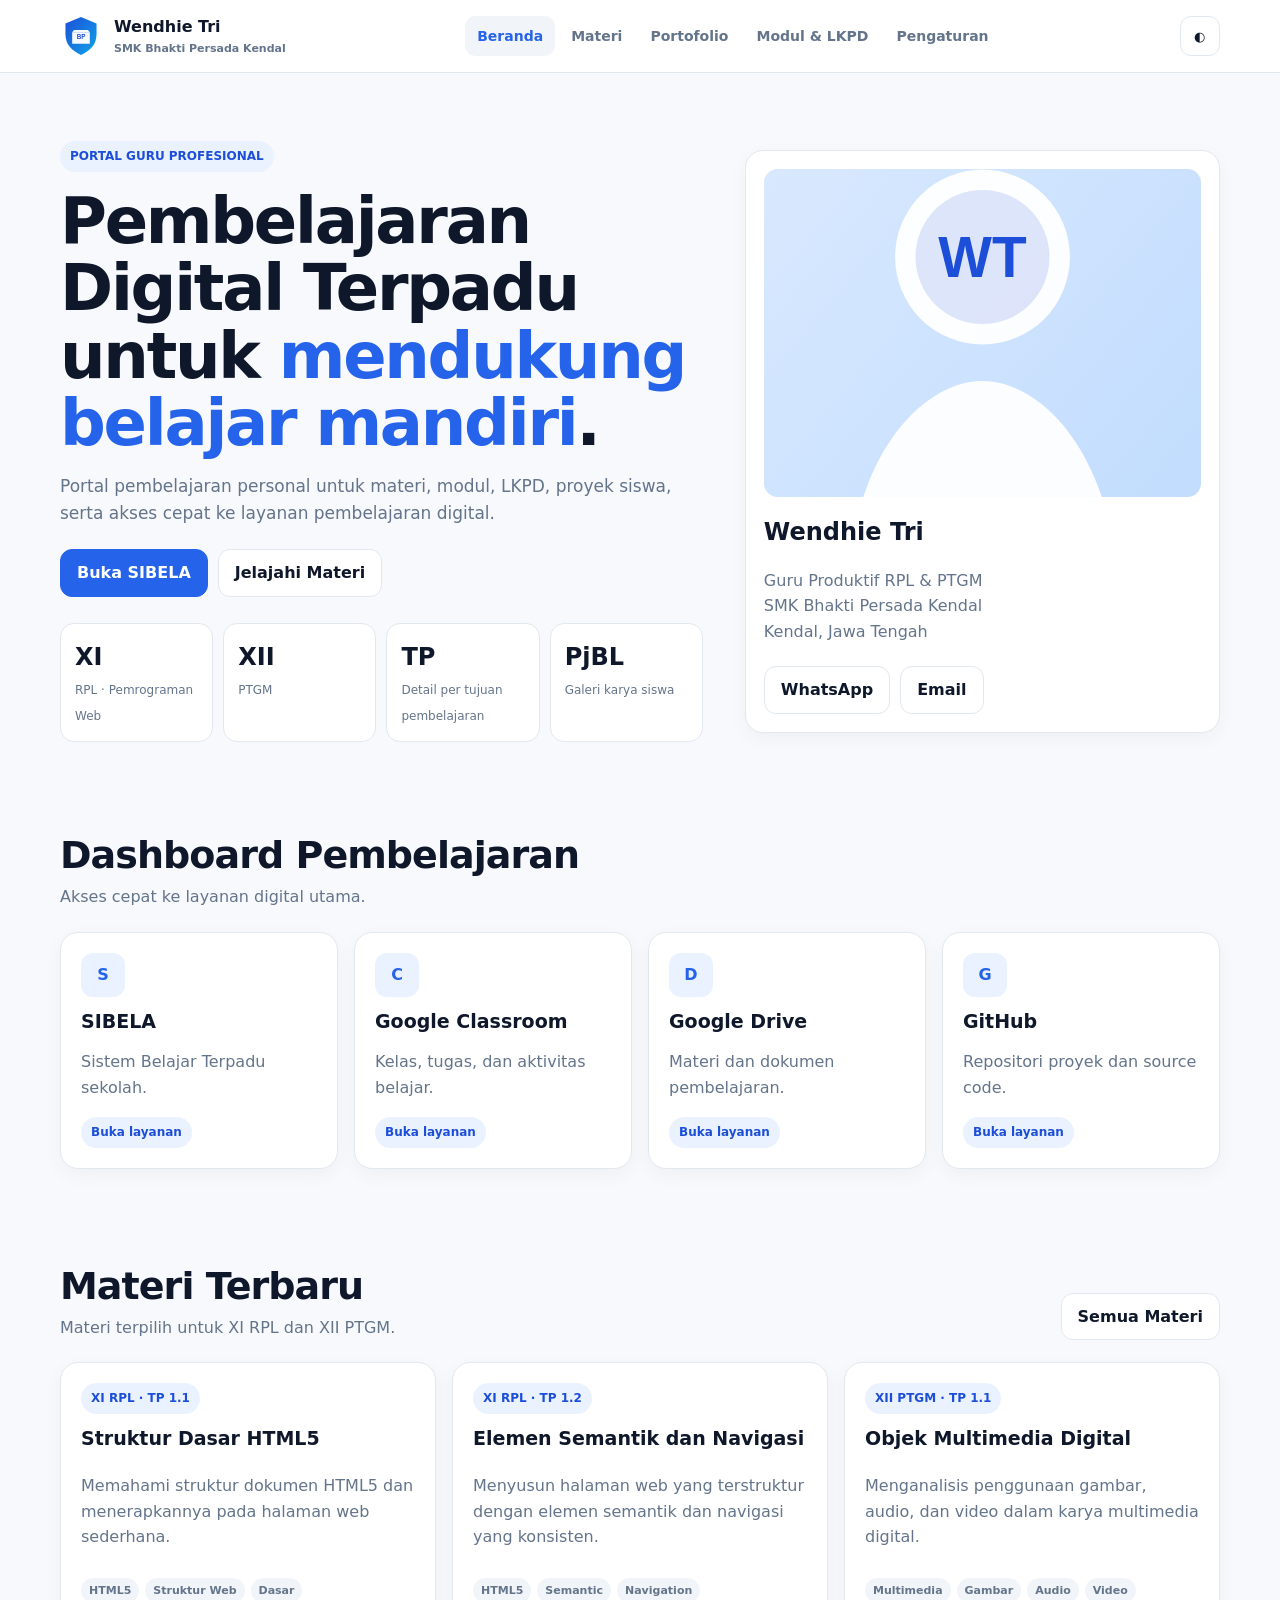
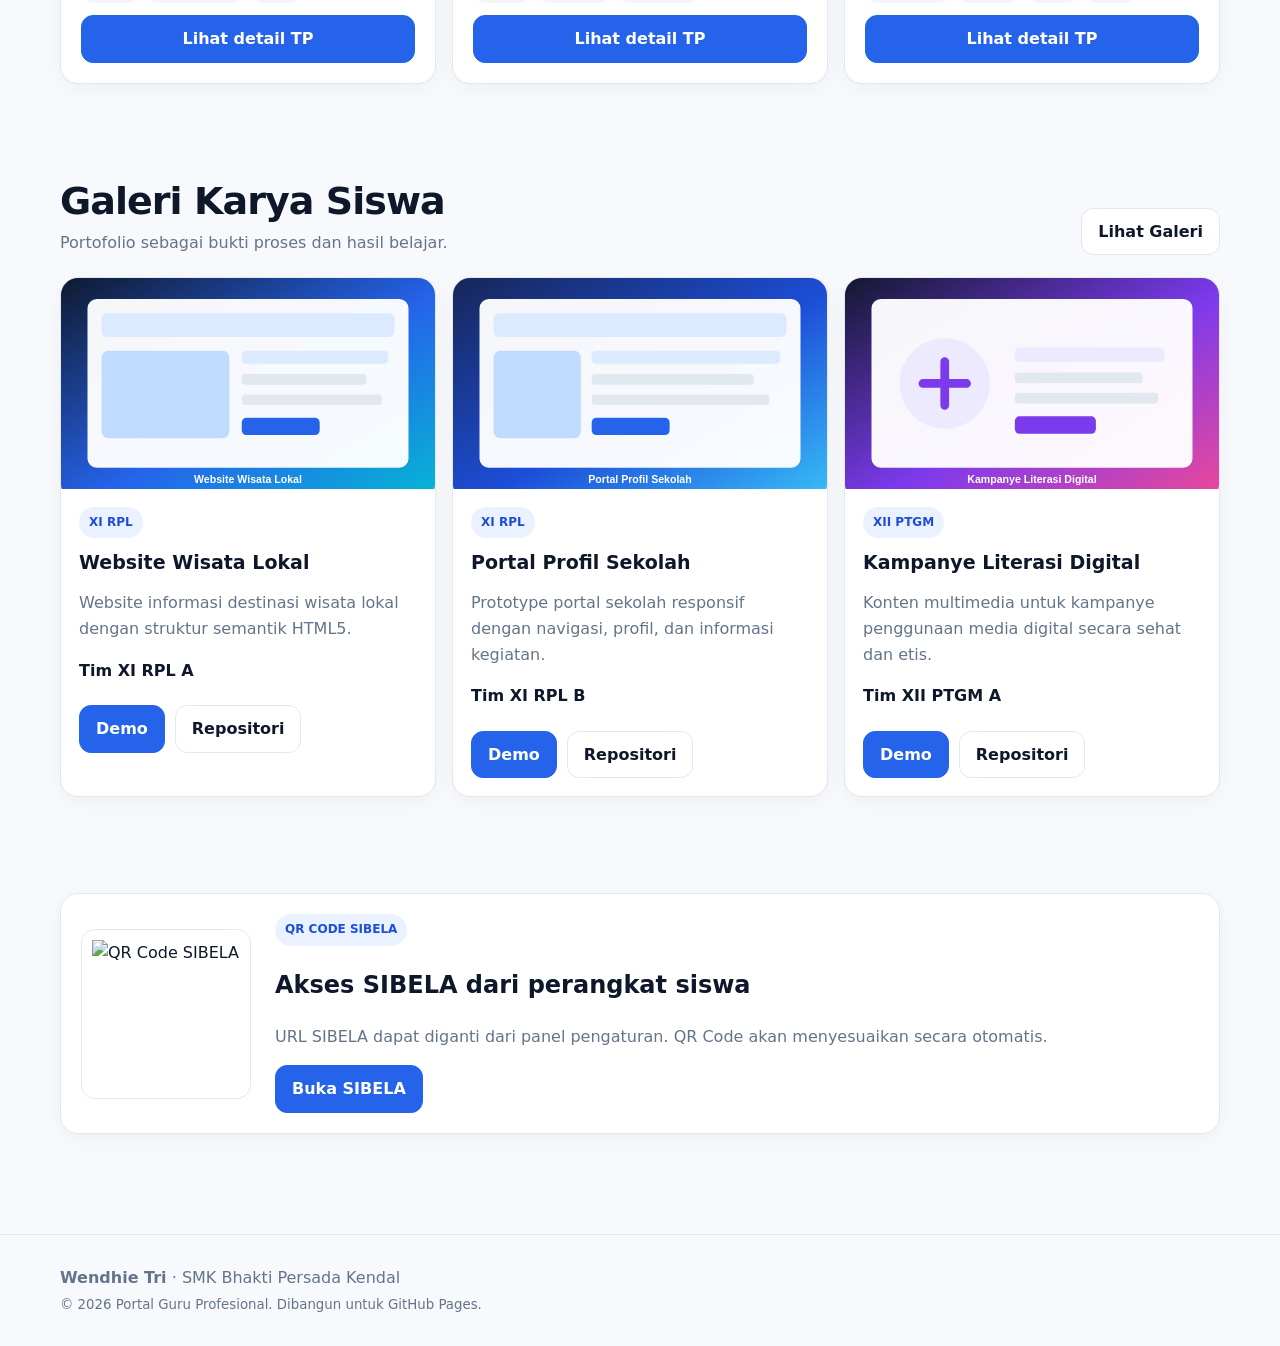
==== commit e0ea6760: "Ubah headline landing page" ====
--- a/index.html
+++ b/index.html
@@ -1 +1 @@
-<!doctype html><html lang="id"><head><meta charset="utf-8"><meta name="viewport" content="width=device-width,initial-scale=1"><meta name="description" content="Portal guru profesional untuk materi, modul, LKPD, portofolio siswa, dan layanan pembelajaran digital."><meta name="theme-color" content="#2563eb"><title>Portal Guru Profesional</title><link rel="stylesheet" href="styles.css"></head><body data-home="1"><header class="topbar"><div class="container nav"><a class="brand" href="index.html"><img data-logo src="assets/logo-sekolah.svg" alt="Logo sekolah"><span><span data-name>Wendhie Tri</span><small data-school>SMK Bhakti Persada Kendal</small></span></a><nav class="nav-links"><a href="index.html">Beranda</a><a href="materi.html">Materi</a><a href="portofolio.html">Portofolio</a><a href="modul.html">Modul & LKPD</a><a href="pengaturan.html">Pengaturan</a></nav><div class="nav-actions"><button class="icon-btn" data-theme-toggle title="Ganti tema">◐</button><button class="icon-btn menu-btn" data-menu title="Menu">☰</button></div></div><nav class="mobile-nav container"><a href="index.html">Beranda</a><a href="materi.html">Materi</a><a href="portofolio.html">Portofolio</a><a href="modul.html">Modul & LKPD</a><a href="pengaturan.html">Pengaturan</a></nav></header><main><section class="hero"><div class="container hero-grid"><div><span class="eyebrow">PORTAL GURU PROFESIONAL</span><h1>Belajar lebih terarah melalui <span class="gradient">portal pembelajaran terpadu</span>.</h1><p class="lead" data-bio>Portal pembelajaran personal untuk materi, modul, LKPD, proyek siswa, serta akses cepat ke layanan pembelajaran digital.</p><div class="actions"><a class="btn btn-primary" data-sibela href="#" target="_blank">Buka SIBELA</a><a class="btn" href="materi.html">Jelajahi Materi</a></div><div class="stats"><div class="stat"><strong>XI</strong><span>RPL · Pemrograman Web</span></div><div class="stat"><strong>XII</strong><span>PTGM</span></div><div class="stat"><strong>TP</strong><span>Detail per tujuan pembelajaran</span></div><div class="stat"><strong>PjBL</strong><span>Galeri karya siswa</span></div></div></div><article class="profile-card"><img data-photo src="assets/foto-guru.svg" alt="Foto guru"><h2 data-name>Wendhie Tri</h2><p class="muted"><span data-title>Guru Produktif RPL & PTGM</span><br><span data-school>SMK Bhakti Persada Kendal</span><br><span data-location>Kendal, Jawa Tengah</span></p><div class="actions"><a class="btn" data-whatsapp target="_blank">WhatsApp</a><a class="btn" data-email>Email</a></div></article></div></section><section class="section"><div class="container"><div class="section-head"><div><h2>Dashboard Pembelajaran</h2><p>Akses cepat ke layanan digital utama.</p></div></div><div class="grid-4"><a class="card" data-sibela target="_blank"><div class="service-icon">S</div><h3>SIBELA</h3><p class="muted">Sistem Belajar Terpadu sekolah.</p><span class="badge">Buka layanan</span></a><a class="card" data-classroom target="_blank"><div class="service-icon">C</div><h3>Google Classroom</h3><p class="muted">Kelas, tugas, dan aktivitas belajar.</p><span class="badge">Buka layanan</span></a><a class="card" data-drive target="_blank"><div class="service-icon">D</div><h3>Google Drive</h3><p class="muted">Materi dan dokumen pembelajaran.</p><span class="badge">Buka layanan</span></a><a class="card" data-github target="_blank"><div class="service-icon">G</div><h3>GitHub</h3><p class="muted">Repositori proyek dan source code.</p><span class="badge">Buka layanan</span></a></div></div></section><section class="section"><div class="container"><div class="section-head"><div><h2>Materi Terbaru</h2><p>Materi terpilih untuk XI RPL dan XII PTGM.</p></div><a class="btn" href="materi.html">Semua Materi</a></div><div class="grid-3" data-material-list></div></div></section><section class="section"><div class="container"><div class="section-head"><div><h2>Galeri Karya Siswa</h2><p>Portofolio sebagai bukti proses dan hasil belajar.</p></div><a class="btn" href="portofolio.html">Lihat Galeri</a></div><div class="grid-3" data-portfolio-list></div></div></section><section class="section"><div class="container"><div class="card qr-wrap"><div class="qr-box"><img data-qr alt="QR Code SIBELA"></div><div><span class="badge">QR CODE SIBELA</span><h2>Akses SIBELA dari perangkat siswa</h2><p class="muted">URL SIBELA dapat diganti dari panel pengaturan. QR Code akan menyesuaikan secara otomatis.</p><a class="btn btn-primary" data-sibela target="_blank">Buka SIBELA</a></div></div></div></section></main><footer><div class="container"><strong data-name>Wendhie Tri</strong> · <span data-school>SMK Bhakti Persada Kendal</span><br><small>© <span data-year></span> Portal Guru Profesional. Dibangun untuk GitHub Pages.</small></div></footer><script src="config.js"></script><script src="script.js"></script></body></html>+<!doctype html><html lang="id"><head><meta charset="utf-8"><meta name="viewport" content="width=device-width,initial-scale=1"><meta name="description" content="Portal guru profesional untuk materi, modul, LKPD, portofolio siswa, dan layanan pembelajaran digital."><meta name="theme-color" content="#2563eb"><title>Portal Guru Profesional</title><link rel="stylesheet" href="styles.css"></head><body data-home="1"><header class="topbar"><div class="container nav"><a class="brand" href="index.html"><img data-logo src="assets/logo-sekolah.svg" alt="Logo sekolah"><span><span data-name>Wendhie Tri</span><small data-school>SMK Bhakti Persada Kendal</small></span></a><nav class="nav-links"><a href="index.html">Beranda</a><a href="materi.html">Materi</a><a href="portofolio.html">Portofolio</a><a href="modul.html">Modul & LKPD</a><a href="pengaturan.html">Pengaturan</a></nav><div class="nav-actions"><button class="icon-btn" data-theme-toggle title="Ganti tema">◐</button><button class="icon-btn menu-btn" data-menu title="Menu">☰</button></div></div><nav class="mobile-nav container"><a href="index.html">Beranda</a><a href="materi.html">Materi</a><a href="portofolio.html">Portofolio</a><a href="modul.html">Modul & LKPD</a><a href="pengaturan.html">Pengaturan</a></nav></header><main><section class="hero"><div class="container hero-grid"><div><span class="eyebrow">PORTAL GURU PROFESIONAL</span><h1>Pembelajaran Digital Terpadu untuk <span class="gradient">mendukung belajar mandiri</span>.</h1><p class="lead" data-bio>Portal pembelajaran personal untuk materi, modul, LKPD, proyek siswa, serta akses cepat ke layanan pembelajaran digital.</p><div class="actions"><a class="btn btn-primary" data-sibela href="#" target="_blank">Buka SIBELA</a><a class="btn" href="materi.html">Jelajahi Materi</a></div><div class="stats"><div class="stat"><strong>XI</strong><span>RPL · Pemrograman Web</span></div><div class="stat"><strong>XII</strong><span>PTGM</span></div><div class="stat"><strong>TP</strong><span>Detail per tujuan pembelajaran</span></div><div class="stat"><strong>PjBL</strong><span>Galeri karya siswa</span></div></div></div><article class="profile-card"><img data-photo src="assets/foto-guru.svg" alt="Foto guru"><h2 data-name>Wendhie Tri</h2><p class="muted"><span data-title>Guru Produktif RPL & PTGM</span><br><span data-school>SMK Bhakti Persada Kendal</span><br><span data-location>Kendal, Jawa Tengah</span></p><div class="actions"><a class="btn" data-whatsapp target="_blank">WhatsApp</a><a class="btn" data-email>Email</a></div></article></div></section><section class="section"><div class="container"><div class="section-head"><div><h2>Dashboard Pembelajaran</h2><p>Akses cepat ke layanan digital utama.</p></div></div><div class="grid-4"><a class="card" data-sibela target="_blank"><div class="service-icon">S</div><h3>SIBELA</h3><p class="muted">Sistem Belajar Terpadu sekolah.</p><span class="badge">Buka layanan</span></a><a class="card" data-classroom target="_blank"><div class="service-icon">C</div><h3>Google Classroom</h3><p class="muted">Kelas, tugas, dan aktivitas belajar.</p><span class="badge">Buka layanan</span></a><a class="card" data-drive target="_blank"><div class="service-icon">D</div><h3>Google Drive</h3><p class="muted">Materi dan dokumen pembelajaran.</p><span class="badge">Buka layanan</span></a><a class="card" data-github target="_blank"><div class="service-icon">G</div><h3>GitHub</h3><p class="muted">Repositori proyek dan source code.</p><span class="badge">Buka layanan</span></a></div></div></section><section class="section"><div class="container"><div class="section-head"><div><h2>Materi Terbaru</h2><p>Materi terpilih untuk XI RPL dan XII PTGM.</p></div><a class="btn" href="materi.html">Semua Materi</a></div><div class="grid-3" data-material-list></div></div></section><section class="section"><div class="container"><div class="section-head"><div><h2>Galeri Karya Siswa</h2><p>Portofolio sebagai bukti proses dan hasil belajar.</p></div><a class="btn" href="portofolio.html">Lihat Galeri</a></div><div class="grid-3" data-portfolio-list></div></div></section><section class="section"><div class="container"><div class="card qr-wrap"><div class="qr-box"><img data-qr alt="QR Code SIBELA"></div><div><span class="badge">QR CODE SIBELA</span><h2>Akses SIBELA dari perangkat siswa</h2><p class="muted">URL SIBELA dapat diganti dari panel pengaturan. QR Code akan menyesuaikan secara otomatis.</p><a class="btn btn-primary" data-sibela target="_blank">Buka SIBELA</a></div></div></div></section></main><footer><div class="container"><strong data-name>Wendhie Tri</strong> · <span data-school>SMK Bhakti Persada Kendal</span><br><small>© <span data-year></span> Portal Guru Profesional. Dibangun untuk GitHub Pages.</small></div></footer><script src="config.js"></script><script src="script.js"></script></body></html>
--- a/styles.css
+++ b/styles.css
@@ -1 +1 @@
-:root{--bg:#f6f8fc;--surface:#fff;--surface2:#eef4ff;--text:#0f172a;--muted:#64748b;--primary:#2563eb;--primary2:#1d4ed8;--accent:#06b6d4;--border:#dbe4f0;--shadow:0 18px 50px rgba(15,23,42,.09);--radius:22px}html[data-theme='dark']{--bg:#08111f;--surface:#0f1b2d;--surface2:#14243d;--text:#e8eef8;--muted:#9fb0c6;--border:#243957;--shadow:0 18px 50px rgba(0,0,0,.3)}*{box-sizing:border-box}html{scroll-behavior:smooth}body{margin:0;font-family:Inter,ui-sans-serif,system-ui,-apple-system,BlinkMacSystemFont,"Segoe UI",sans-serif;background:var(--bg);color:var(--text);line-height:1.6}a{text-decoration:none;color:inherit}img{display:block;max-width:100%}.container{width:min(1180px,calc(100% - 32px));margin:auto}.topbar{position:sticky;top:0;z-index:50;background:color-mix(in srgb,var(--surface) 90%,transparent);backdrop-filter:blur(15px);border-bottom:1px solid var(--border)}.nav{height:76px;display:flex;align-items:center;justify-content:space-between;gap:22px}.brand{display:flex;align-items:center;gap:12px;font-weight:900}.brand img{width:44px;height:44px;border-radius:12px}.brand small{display:block;color:var(--muted);font-size:11px}.nav-links{display:flex;gap:7px;align-items:center}.nav-links a{padding:9px 12px;border-radius:11px;color:var(--muted);font-weight:750;font-size:14px}.nav-links a:hover,.nav-links a.active{background:var(--surface2);color:var(--primary2)}.nav-actions{display:flex;gap:8px}.icon-btn{width:42px;height:42px;border:1px solid var(--border);background:var(--surface);color:var(--text);border-radius:12px;cursor:pointer}.menu-btn{display:none}.mobile-nav{display:none}.hero{padding:70px 0 48px}.hero-grid{display:grid;grid-template-columns:1.2fr .8fr;gap:34px;align-items:center}.eyebrow,.badge{display:inline-flex;align-items:center;padding:6px 10px;border-radius:999px;background:var(--surface2);color:var(--primary2);font-weight:850;font-size:12px}.hero h1,.page-hero h1{font-size:clamp(40px,6vw,68px);line-height:1.05;letter-spacing:-.04em;margin:18px 0}.gradient{background:linear-gradient(90deg,var(--primary2),var(--accent));-webkit-background-clip:text;background-clip:text;color:transparent}.lead{font-size:18px;color:var(--muted);max-width:760px}.actions{display:flex;gap:10px;flex-wrap:wrap;margin-top:22px}.btn{display:inline-flex;align-items:center;justify-content:center;gap:8px;padding:11px 16px;border-radius:13px;border:1px solid var(--border);background:var(--surface);color:var(--text);font-weight:800;cursor:pointer}.btn-primary{border-color:transparent;background:linear-gradient(135deg,var(--primary),var(--accent));color:white}.btn-danger{color:#b91c1c}.profile-card,.card,.panel-card{background:var(--surface);border:1px solid var(--border);border-radius:var(--radius);box-shadow:0 8px 28px rgba(15,23,42,.04)}.profile-card{padding:24px;background:linear-gradient(145deg,var(--surface),var(--surface2));box-shadow:var(--shadow)}.profile-card img{width:100%;aspect-ratio:1/1;border-radius:22px;object-fit:cover}.profile-card h2{margin:18px 0 4px}.muted{color:var(--muted)}.section{padding:52px 0}.section-head{display:flex;align-items:end;justify-content:space-between;gap:18px;margin-bottom:24px}.section-head h2,.content-card h2{font-size:clamp(28px,4vw,42px);line-height:1.1;letter-spacing:-.03em;margin:0}.section-head p{margin:8px 0 0;color:var(--muted)}.grid-2,.grid-3,.grid-4{display:grid;gap:18px}.grid-2{grid-template-columns:repeat(2,1fr)}.grid-3{grid-template-columns:repeat(3,1fr)}.grid-4{grid-template-columns:repeat(4,1fr)}.card{padding:21px}.card h3{margin:10px 0 6px}.service-icon{width:48px;height:48px;display:grid;place-items:center;border-radius:14px;background:linear-gradient(135deg,var(--primary),var(--accent));color:white;font-weight:900}.stats{display:grid;grid-template-columns:repeat(4,1fr);gap:12px;margin-top:26px}.stat{padding:15px;border:1px solid var(--border);background:var(--surface);border-radius:16px}.stat strong{display:block;font-size:26px}.stat span{font-size:12px;color:var(--muted)}.tags{display:flex;gap:6px;flex-wrap:wrap;margin:12px 0}.tag{font-size:11px;padding:4px 8px;border-radius:999px;background:var(--surface2);color:var(--muted);font-weight:800}.material-card{display:flex;flex-direction:column}.material-card .btn{margin-top:auto}.portfolio-card{padding:0;overflow:hidden}.portfolio-card img{width:100%;aspect-ratio:16/9;object-fit:cover;background:linear-gradient(135deg,#dbeafe,#cffafe)}.portfolio-card .body{padding:20px}.page-hero{padding:48px 0 28px}.page-hero h1{font-size:clamp(38px,5vw,58px)}.breadcrumbs{font-size:13px;color:var(--muted)}.searchbar{display:flex;gap:10px;flex-wrap:wrap;margin-top:22px}.searchbar input,.searchbar select,.field input,.field textarea,.field select{border:1px solid var(--border);background:var(--surface);color:var(--text);padding:12px 14px;border-radius:13px;outline:none}.searchbar input{min-width:250px;flex:1}.searchbar select{min-width:160px}.download-item{display:flex;align-items:center;justify-content:space-between;gap:18px}.detail-layout{display:grid;grid-template-columns:1fr 310px;gap:20px}.content-card{background:var(--surface);border:1px solid var(--border);border-radius:var(--radius);padding:28px}.content-card h1{font-size:clamp(34px,5vw,52px);line-height:1.06;margin:14px 0}.sidebar{display:flex;flex-direction:column;gap:14px}.qr-wrap{display:grid;grid-template-columns:auto 1fr;gap:22px;align-items:center}.qr-box{width:180px;height:180px;padding:10px;border:1px solid var(--border);border-radius:18px;background:white}.qr-box img{width:100%;height:100%}.panel{display:grid;grid-template-columns:240px 1fr;gap:20px}.panel-nav{position:sticky;top:92px;align-self:start;padding:10px;background:var(--surface);border:1px solid var(--border);border-radius:18px}.panel-nav button{width:100%;border:0;background:transparent;color:var(--text);text-align:left;padding:11px 12px;border-radius:10px;font-weight:800;cursor:pointer}.panel-nav button.active,.panel-nav button:hover{background:var(--surface2);color:var(--primary2)}.panel-card{padding:22px}.panel-section{display:none}.panel-section.active{display:block}.form-grid{display:grid;grid-template-columns:1fr 1fr;gap:14px}.field label{display:block;font-size:13px;font-weight:850;margin-bottom:6px}.field input,.field textarea,.field select{width:100%}.field textarea{min-height:110px;resize:vertical}.field.full{grid-column:1/-1}.list-editor{display:grid;gap:10px;margin-top:16px}.editor-item{display:flex;justify-content:space-between;gap:14px;padding:14px;border:1px solid var(--border);border-radius:14px}.notice{padding:14px 16px;border:1px solid var(--border);border-radius:14px;background:var(--surface2);color:var(--muted)}footer{margin-top:58px;padding:34px 0;border-top:1px solid var(--border);color:var(--muted)}@media(max-width:900px){.hero-grid,.detail-layout,.panel{grid-template-columns:1fr}.grid-4,.grid-3{grid-template-columns:repeat(2,1fr)}.nav-links{display:none}.menu-btn{display:block}.mobile-nav.open{display:flex;position:absolute;top:76px;left:0;right:0;padding:14px 16px;background:var(--surface);border-bottom:1px solid var(--border);flex-direction:column}.mobile-nav a{padding:10px 12px;font-weight:800}.panel-nav{position:static;display:flex;overflow:auto}.panel-nav button{min-width:max-content}.qr-wrap{grid-template-columns:1fr}.qr-box{margin:auto}}@media(max-width:620px){.container{width:min(100% - 22px,1180px)}.hero{padding-top:42px}.grid-2,.grid-3,.grid-4,.stats,.form-grid{grid-template-columns:1fr}.section-head{align-items:flex-start;flex-direction:column}.actions .btn{width:100%}.download-item,.editor-item{align-items:flex-start;flex-direction:column}.searchbar select{width:100%}}+*{box-sizing:border-box}html{scroll-behavior:smooth}:root{--bg:#f7f9fc;--surface:#fff;--surface-soft:#f1f5f9;--text:#0f172a;--muted:#64748b;--primary:#2563eb;--primary-dark:#1d4ed8;--border:#e2e8f0;--shadow:0 14px 38px rgba(15,23,42,.08);--radius:18px;--max:1160px}html[data-theme='dark']{--bg:#0b1220;--surface:#111c2f;--surface-soft:#17243b;--text:#e7eef9;--muted:#9fb0c6;--border:#263957;--shadow:0 14px 38px rgba(0,0,0,.28)}body{margin:0;background:var(--bg);color:var(--text);font-family:Inter,system-ui,-apple-system,BlinkMacSystemFont,"Segoe UI",sans-serif;line-height:1.6}a{color:inherit;text-decoration:none}img{display:block;max-width:100%}.container{width:min(var(--max),calc(100% - 32px));margin:auto}.topbar{position:sticky;top:0;z-index:50;background:rgba(255,255,255,.92);backdrop-filter:blur(14px);border-bottom:1px solid var(--border)}html[data-theme='dark'] .topbar{background:rgba(11,18,32,.92)}.nav{min-height:72px;display:flex;align-items:center;justify-content:space-between;gap:22px}.brand{display:flex;align-items:center;gap:12px;font-weight:800}.brand img{width:42px;height:42px;border-radius:12px;object-fit:contain}.brand small{display:block;color:var(--muted);font-size:11px;font-weight:600}.nav-links{display:flex;align-items:center;gap:4px}.nav-links a{padding:9px 12px;border-radius:10px;color:var(--muted);font-size:14px;font-weight:700}.nav-links a:hover,.nav-links a.active{background:var(--surface-soft);color:var(--primary)}.nav-actions{display:flex;gap:8px}.icon-btn{width:40px;height:40px;border:1px solid var(--border);border-radius:11px;background:var(--surface);color:var(--text);cursor:pointer}.menu-btn,.mobile-nav{display:none}.hero{padding:68px 0 44px}.hero-grid{display:grid;grid-template-columns:minmax(0,1.15fr) minmax(300px,.85fr);gap:42px;align-items:center}.eyebrow,.badge{display:inline-flex;align-items:center;width:max-content;padding:6px 10px;border-radius:999px;background:#eaf2ff;color:var(--primary-dark);font-size:12px;font-weight:800}html[data-theme='dark'] .eyebrow,html[data-theme='dark'] .badge{background:#172b4d;color:#93c5fd}.hero h1,.page-hero h1{margin:16px 0 16px;line-height:1.05;letter-spacing:-.035em;font-size:clamp(38px,5vw,64px)}.gradient{color:var(--primary)}.lead{max-width:760px;margin:0;color:var(--muted);font-size:17px}.actions{display:flex;gap:10px;flex-wrap:wrap;margin-top:22px}.btn{display:inline-flex;align-items:center;justify-content:center;min-height:44px;padding:10px 16px;border:1px solid var(--border);border-radius:12px;background:var(--surface);color:var(--text);font-weight:750;cursor:pointer;transition:.2s}.btn:hover{transform:translateY(-1px);box-shadow:0 7px 18px rgba(15,23,42,.08)}.btn-primary{border-color:var(--primary);background:var(--primary);color:#fff}.btn-primary:hover{background:var(--primary-dark)}.profile-card,.card,.panel-card,.content-card{background:var(--surface);border:1px solid var(--border);border-radius:var(--radius);box-shadow:0 6px 20px rgba(15,23,42,.04)}.profile-card{padding:18px}.profile-card img{width:100%;aspect-ratio:4/3;object-fit:cover;border-radius:14px;background:var(--surface-soft)}.profile-card h2{margin:16px 0 4px}.muted{color:var(--muted)}.stats{display:grid;grid-template-columns:repeat(4,minmax(0,1fr));gap:10px;margin-top:26px}.stat{padding:14px;border:1px solid var(--border);border-radius:14px;background:var(--surface)}.stat strong{display:block;font-size:24px}.stat span{font-size:12px;color:var(--muted)}.section{padding:48px 0}.section-head{display:flex;justify-content:space-between;align-items:end;gap:18px;margin-bottom:22px}.section-head h2,.content-card h2{margin:0;font-size:clamp(26px,3vw,38px);line-height:1.15;letter-spacing:-.025em}.section-head p{margin:6px 0 0;color:var(--muted)}.grid-2,.grid-3,.grid-4{display:grid;gap:16px;align-items:stretch}.grid-2{grid-template-columns:repeat(2,minmax(0,1fr))}.grid-3{grid-template-columns:repeat(3,minmax(0,1fr))}.grid-4{grid-template-columns:repeat(4,minmax(0,1fr))}.card{padding:20px}.card h3{margin:12px 0 6px;font-size:19px;line-height:1.3}.service-icon{width:44px;height:44px;display:grid;place-items:center;border-radius:12px;background:#eaf2ff;color:var(--primary);font-weight:900}.material-card{display:flex;flex-direction:column;min-height:270px}.material-card .btn{margin-top:auto}.tags{display:flex;gap:6px;flex-wrap:wrap;margin:12px 0}.tag{padding:4px 8px;border-radius:999px;background:var(--surface-soft);color:var(--muted);font-size:11px;font-weight:700}.portfolio-card{padding:0;overflow:hidden}.portfolio-card img{width:100%;aspect-ratio:16/9;object-fit:cover;background:var(--surface-soft)}.portfolio-card .body{padding:18px}.page-hero{padding:46px 0 18px}.page-hero h1{font-size:clamp(36px,4vw,52px)}.breadcrumbs{margin:0;color:var(--muted);font-size:13px}.searchbar{display:flex;gap:10px;margin-top:20px}.searchbar input,.searchbar select,.field input,.field textarea,.field select{width:100%;border:1px solid var(--border);border-radius:11px;background:var(--surface);color:var(--text);padding:11px 13px;outline:none}.searchbar input:focus,.searchbar select:focus,.field input:focus,.field textarea:focus,.field select:focus{border-color:#93c5fd;box-shadow:0 0 0 3px rgba(37,99,235,.08)}.searchbar input{flex:1}.searchbar select{max-width:190px}.download-item{display:flex;align-items:center;justify-content:space-between;gap:18px}.detail-layout{display:grid;grid-template-columns:minmax(0,1fr) 300px;gap:18px}.content-card{padding:26px}.content-card h1{font-size:clamp(32px,4vw,48px);line-height:1.1}.sidebar{display:flex;flex-direction:column;gap:12px}.qr-wrap{display:grid;grid-template-columns:170px 1fr;gap:24px;align-items:center}.qr-box{width:170px;height:170px;padding:10px;border:1px solid var(--border);border-radius:14px;background:#fff}.qr-box img{width:100%;height:100%;object-fit:contain}.panel{display:grid;grid-template-columns:220px minmax(0,1fr);gap:18px}.panel-nav{position:sticky;top:90px;align-self:start;padding:8px;background:var(--surface);border:1px solid var(--border);border-radius:14px}.panel-nav button{width:100%;padding:10px 11px;border:0;border-radius:9px;background:transparent;color:var(--text);font-weight:700;text-align:left;cursor:pointer}.panel-nav button:hover,.panel-nav button.active{background:var(--surface-soft);color:var(--primary)}.panel-card{padding:22px}.panel-section{display:none}.panel-section.active{display:block}.form-grid{display:grid;grid-template-columns:repeat(2,minmax(0,1fr));gap:13px}.field label{display:block;margin-bottom:5px;font-size:13px;font-weight:700}.field textarea{min-height:110px;resize:vertical}.field.full{grid-column:1/-1}.list-editor{display:grid;gap:10px;margin-top:16px}.editor-item{display:flex;align-items:flex-start;justify-content:space-between;gap:12px;padding:13px;border:1px solid var(--border);border-radius:12px}.notice{padding:13px 14px;border:1px solid var(--border);border-radius:12px;background:var(--surface-soft);color:var(--muted)}footer{margin-top:52px;padding:30px 0;border-top:1px solid var(--border);color:var(--muted)}@media(max-width:960px){.hero-grid,.detail-layout,.panel{grid-template-columns:1fr}.grid-4{grid-template-columns:repeat(2,minmax(0,1fr))}.grid-3{grid-template-columns:repeat(2,minmax(0,1fr))}.nav-links{display:none}.menu-btn{display:block}.mobile-nav.open{display:flex;position:absolute;top:72px;left:0;right:0;flex-direction:column;padding:12px 16px;background:var(--surface);border-bottom:1px solid var(--border)}.mobile-nav a{padding:10px 12px;border-radius:9px;font-weight:700}.panel-nav{position:static;display:flex;overflow:auto}.panel-nav button{min-width:max-content}.qr-wrap{grid-template-columns:1fr}.qr-box{margin:auto}}@media(max-width:640px){.container{width:min(var(--max),calc(100% - 22px))}.hero{padding:42px 0 26px}.grid-2,.grid-3,.grid-4,.stats,.form-grid{grid-template-columns:1fr}.section{padding:38px 0}.section-head{align-items:flex-start;flex-direction:column}.actions .btn{width:100%}.searchbar{flex-direction:column}.searchbar select{max-width:none}.download-item,.editor-item{flex-direction:column;align-items:flex-start}.profile-card img{aspect-ratio:16/10}}
